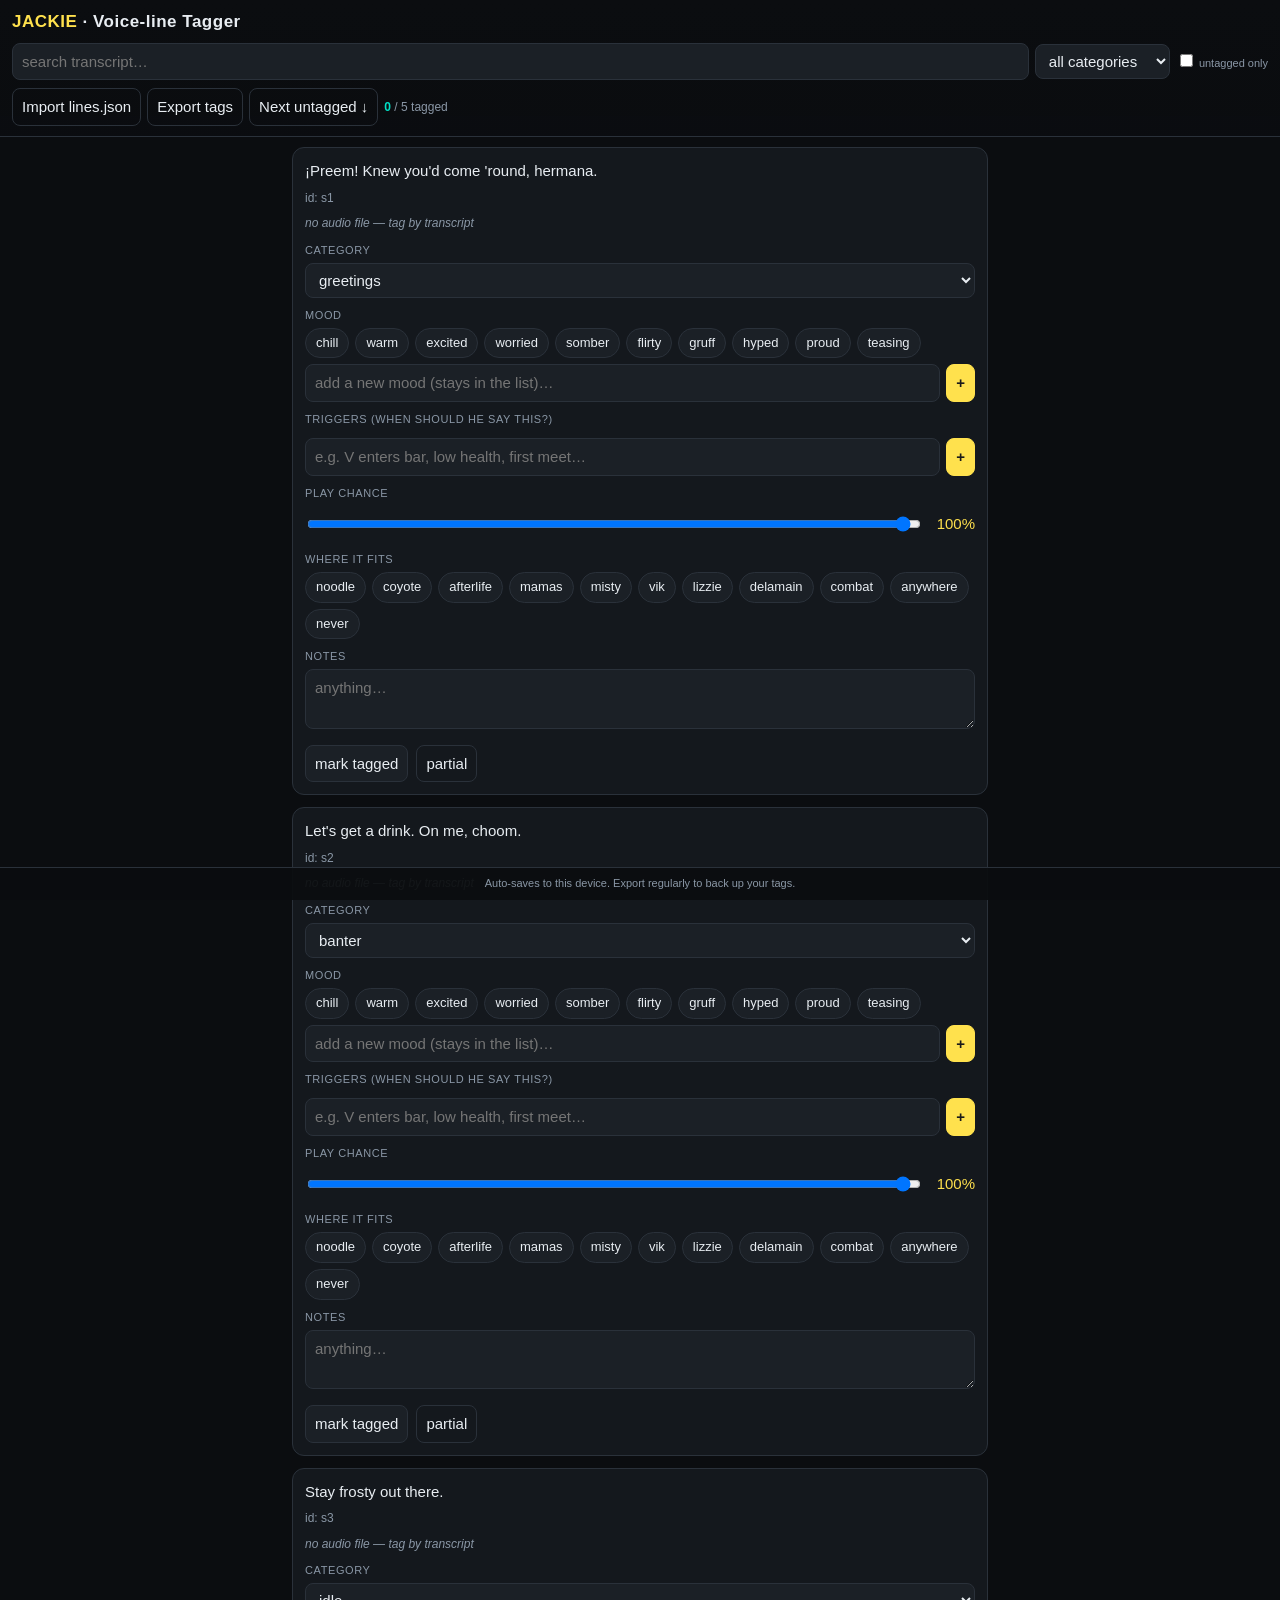
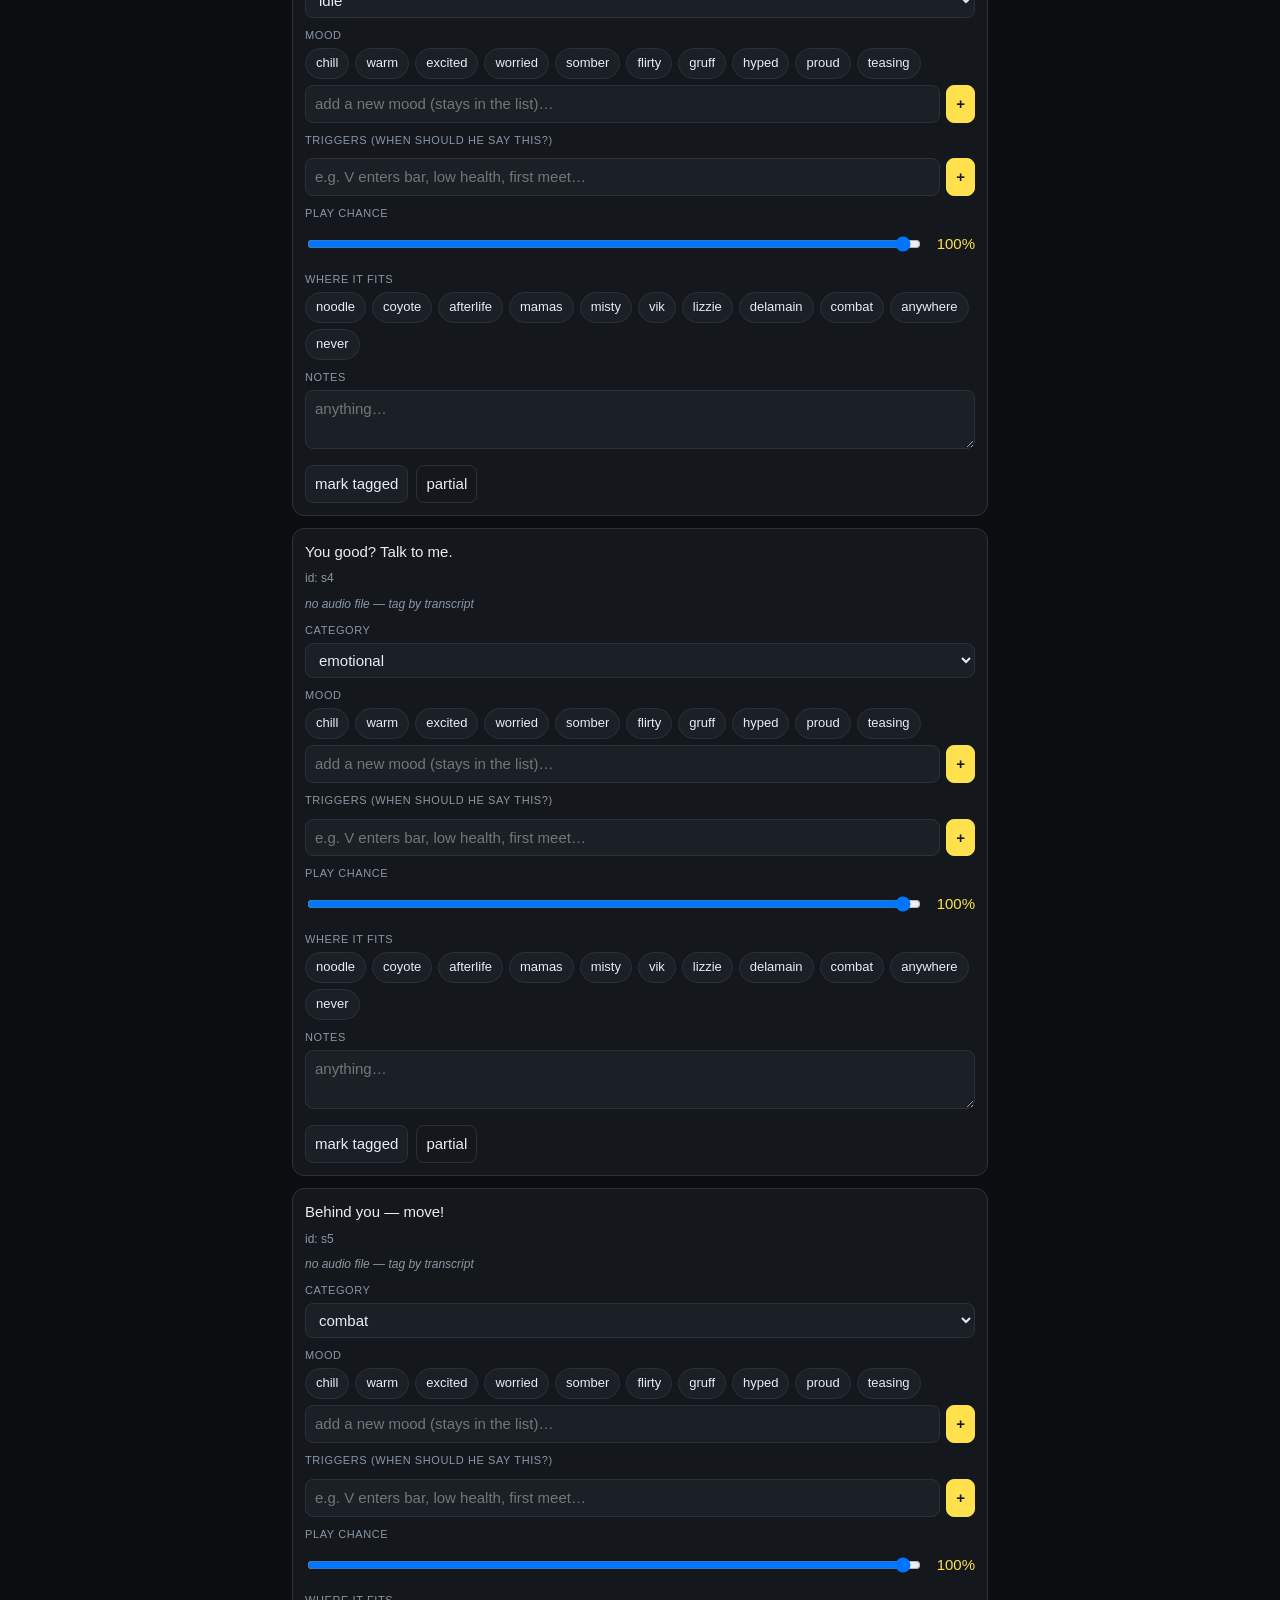
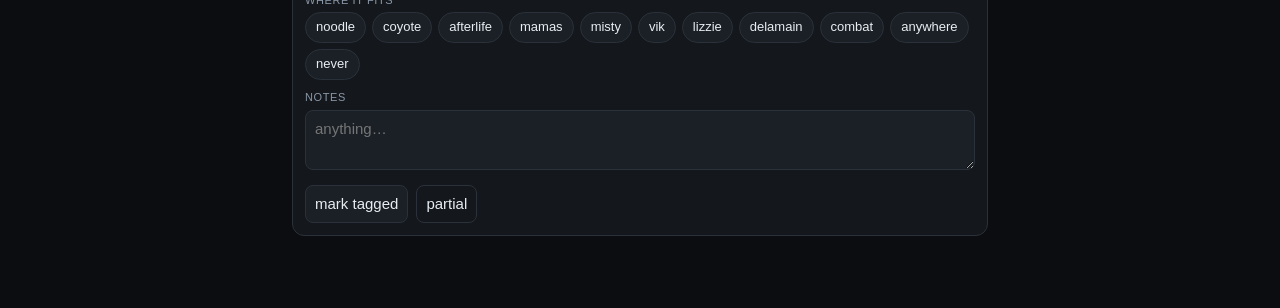
==== tools/voice-tagger/index.html @ 387b3811 "Initial commit: Jackie Lives mod (CET prototype) Source for the "Jackie Lives" Cyberpunk 2077 mod: C" ====
<!DOCTYPE html>
<html lang="en">
<head>
<meta charset="utf-8">
<meta name="viewport" content="width=device-width, initial-scale=1, maximum-scale=1">
<title>Jackie Voice Tagger</title>
<style>
  :root{
    --bg:#0b0d10; --panel:#14181d; --panel2:#1b2026; --line:#2a313a;
    --txt:#e8edf2; --dim:#8a97a6; --acc:#ffe14d; --acc2:#00e0c6; --bad:#ff5d6c;
  }
  *{box-sizing:border-box}
  body{margin:0;background:var(--bg);color:var(--txt);
    font:15px/1.45 -apple-system,Segoe UI,Roboto,Helvetica,Arial,sans-serif;
    -webkit-text-size-adjust:100%}
  header{position:sticky;top:0;z-index:5;background:linear-gradient(#0b0d10,#0b0d10ee);
    border-bottom:1px solid var(--line);padding:10px 12px}
  h1{margin:0 0 8px;font-size:17px;letter-spacing:.5px}
  h1 span{color:var(--acc)}
  .bar{display:flex;gap:6px;flex-wrap:wrap;align-items:center}
  .bar input[type=search]{flex:1 1 140px;min-width:120px}
  input,select,textarea,button{font:inherit;color:var(--txt);background:var(--panel2);
    border:1px solid var(--line);border-radius:8px;padding:7px 9px}
  textarea{width:100%;resize:vertical;min-height:42px}
  button{cursor:pointer;background:var(--panel2)}
  button.acc{background:var(--acc);color:#1a1a1a;border-color:var(--acc);font-weight:600}
  button.ghost{background:transparent}
  .prog{font-size:12px;color:var(--dim)}
  .prog b{color:var(--acc2)}
  main{padding:10px 12px 60px;max-width:720px;margin:0 auto}
  .card{background:var(--panel);border:1px solid var(--line);border-radius:12px;
    padding:12px;margin:0 0 12px}
  .card.done{border-color:var(--acc2)}
  .tx{font-size:15px;margin:0 0 8px}
  .meta{font-size:12px;color:var(--dim);margin:0 0 8px}
  audio{width:100%;margin:0 0 10px;filter:saturate(.6) brightness(.95)}
  .noaudio{font-size:12px;color:var(--dim);font-style:italic;margin:0 0 10px}
  label.fld{display:block;font-size:11px;text-transform:uppercase;letter-spacing:.6px;
    color:var(--dim);margin:10px 0 4px}
  .row{display:flex;gap:8px;flex-wrap:wrap;align-items:center}
  .chips{display:flex;gap:6px;flex-wrap:wrap}
  .chip{padding:5px 10px;border:1px solid var(--line);border-radius:999px;font-size:13px;
    background:var(--panel2);cursor:pointer;user-select:none}
  .chip.on{background:var(--acc2);color:#04201d;border-color:var(--acc2)}
  .chip.mood.on{background:var(--acc);color:#241f00;border-color:var(--acc)}
  .chip.never.on{background:var(--bad);color:#2a0307;border-color:var(--bad)}
  button.bad{background:var(--bad);color:#2a0307;border-color:var(--bad);font-weight:600}
  .tchip{padding:4px 8px;border-radius:999px;background:#26303a;font-size:12px}
  .tchip b{cursor:pointer;color:var(--bad);margin-left:6px}
  .slider{display:flex;gap:10px;align-items:center}
  .slider input{flex:1}
  .pct{min-width:42px;text-align:right;color:var(--acc)}
  select.cat{width:100%}
  .addtrig{display:flex;gap:6px;margin-top:6px}
  .addtrig input{flex:1}
  footer{position:fixed;bottom:0;left:0;right:0;background:#0b0d10ee;border-top:1px solid var(--line);
    padding:8px 12px;display:flex;gap:8px;justify-content:center}
  .hidden{display:none}
  .tiny{font-size:11px;color:var(--dim)}
</style>
</head>
<body>
<header>
  <h1><span>JACKIE</span> · Voice-line Tagger</h1>
  <div class="bar">
    <input id="search" type="search" placeholder="search transcript…">
    <select id="fcat"><option value="">all categories</option></select>
    <label class="tiny"><input type="checkbox" id="funtag"> untagged only</label>
  </div>
  <div class="bar" style="margin-top:8px">
    <button class="ghost" id="import">Import lines.json</button>
    <button class="ghost" id="export">Export tags</button>
    <button class="ghost" id="next">Next untagged ↓</button>
    <span class="prog" id="prog"></span>
  </div>
  <input id="file" type="file" accept="application/json" class="hidden">
</header>
<main id="list"></main>
<footer>
  <span class="tiny">Auto-saves to this device. Export regularly to back up your tags.</span>
</footer>

<script>
"use strict";
const CATS = ["greetings","conversation","environmental","combat","idle","emotional","banter","romance"];
const BASE_MOODS = ["chill","warm","excited","worried","somber","flirty","gruff","hyped","proud","teasing"];
const LOCS = ["noodle","coyote","afterlife","mamas","misty","vik","lizzie","delamain","combat","anywhere","never"];
const LS_KEY = "jackie_voice_tags_v1";
const LS_MOODS = "jackie_custom_moods_v1";

// MOODS = base list + any custom moods you've added (persisted on this device).
let MOODS = BASE_MOODS.slice();
function loadMoods(){
  try { const extra = JSON.parse(localStorage.getItem(LS_MOODS)) || [];
        MOODS = BASE_MOODS.concat(extra.filter(m=>!BASE_MOODS.includes(m))); }
  catch(e){ MOODS = BASE_MOODS.slice(); }
}
function addMood(name){
  const m=String(name||"").trim().toLowerCase();
  if(!m || MOODS.includes(m)) return false;
  MOODS.push(m);
  const extra=MOODS.filter(x=>!BASE_MOODS.includes(x));
  localStorage.setItem(LS_MOODS, JSON.stringify(extra));
  return true;
}

// Minimal sample so the app is never empty. Replace by importing your own lines.json
// (format: [{ "id":"l001", "file":"audio/l001.wav"|null, "transcript":"...", "category":"" }, ...]).
const SAMPLE = [
  {id:"s1", file:null, transcript:"¡Preem! Knew you'd come 'round, hermana.", category:"greetings"},
  {id:"s2", file:null, transcript:"Let's get a drink. On me, choom.", category:"banter"},
  {id:"s3", file:null, transcript:"Stay frosty out there.", category:"idle"},
  {id:"s4", file:null, transcript:"You good? Talk to me.", category:"emotional"},
  {id:"s5", file:null, transcript:"Behind you — move!", category:"combat"},
];

let LINES = [];
let TAGS = {};

function load(){
  try { TAGS = JSON.parse(localStorage.getItem(LS_KEY)) || {}; } catch(e){ TAGS = {}; }
  loadMoods();
  // try to fetch a colocated lines.json (works when served over http); fall back to sample
  fetch("lines.json").then(r=>r.ok?r.json():Promise.reject()).then(j=>{
    LINES = normalize(j); render();
  }).catch(()=>{ LINES = normalize(SAMPLE); render(); });
}
function normalize(arr){
  // keep every field from lines.json (string_id, vo_wem, context… survive to export),
  // just guarantee the four the UI relies on.
  return (arr||[]).map((l,i)=>Object.assign({}, l, {
    id: String(l.id || ("line"+i)),
    file: l.file || null,
    transcript: l.transcript || "(no transcript)",
    category: l.category || ""
  }));
}
function tagFor(id){
  if(!TAGS[id]) TAGS[id] = {category:"",mood:[],triggers:[],probability:1,locations:[],notes:"",done:false};
  return TAGS[id];
}
function save(){ localStorage.setItem(LS_KEY, JSON.stringify(TAGS)); updateProg(); }
function isTagged(id){ const t=TAGS[id]; return !!(t && t.done); }
function updateProg(){
  const done = LINES.filter(l=>isTagged(l.id)).length;
  document.getElementById("prog").innerHTML = `<b>${done}</b> / ${LINES.length} tagged`;
}

function chip(label,on,cls,onclick){
  const b=document.createElement("span");
  b.className="chip"+(cls?(" "+cls):"")+(on?" on":"");
  b.textContent=label; b.onclick=onclick; return b;
}

function render(){
  const list=document.getElementById("list");
  const q=(document.getElementById("search").value||"").toLowerCase();
  const fc=document.getElementById("fcat").value;
  const untag=document.getElementById("funtag").checked;
  list.innerHTML="";
  LINES.forEach(l=>{
    if(q && !l.transcript.toLowerCase().includes(q)) return;
    const t=tagFor(l.id);
    if(fc && (t.category||l.category)!==fc) return;
    if(untag && isTagged(l.id)) return;
    list.appendChild(cardEl(l,t));
  });
  updateProg();
}

function cardEl(l,t){
  const c=document.createElement("div"); c.className="card"+(t.done?" done":""); c.id="card-"+l.id;

  const tx=document.createElement("p"); tx.className="tx"; tx.textContent=l.transcript; c.appendChild(tx);
  const meta=document.createElement("p"); meta.className="meta";
  const bits=["id: "+l.id];
  if(l.context&&l.context.length)    bits.push(l.context.map(x=>x.replace("Vo_Context_","")).join("/"));
  if(l.expression&&l.expression.length) bits.push(l.expression.map(x=>x.replace(/Vo_Exp\w*?_/,"")).join("/"));
  if(l.quests&&l.quests.length)      bits.push("q:"+l.quests.slice(0,2).join(","));
  meta.textContent=bits.join("  ·  "); c.appendChild(meta);

  if(l.file){
    const a=document.createElement("audio"); a.controls=true; a.preload="none"; a.src=l.file; c.appendChild(a);
  } else {
    const n=document.createElement("p"); n.className="noaudio"; n.textContent="no audio file — tag by transcript"; c.appendChild(n);
  }

  // category
  c.appendChild(fld("Category"));
  const sel=document.createElement("select"); sel.className="cat";
  sel.appendChild(new Option("— pick —",""));
  CATS.forEach(x=>sel.appendChild(new Option(x,x)));
  sel.value=t.category||l.category||"";
  sel.onchange=()=>{ t.category=sel.value; save(); };
  c.appendChild(sel);

  // mood
  c.appendChild(fld("Mood"));
  const md=document.createElement("div"); md.className="chips";
  MOODS.forEach(m=>md.appendChild(chip(m,t.mood.includes(m),"mood",()=>toggle(t.mood,m,()=>{save();render();}))));
  c.appendChild(md);
  const ma=document.createElement("div"); ma.className="addtrig";
  const mi=document.createElement("input"); mi.placeholder="add a new mood (stays in the list)…";
  const mb=document.createElement("button"); mb.textContent="+"; mb.className="acc";
  const addM=()=>{ const v=mi.value.trim().toLowerCase(); if(!v) return;
    addMood(v); if(!t.mood.includes(v)) t.mood.push(v); mi.value=""; save(); render(); };
  mb.onclick=addM; mi.onkeydown=e=>{ if(e.key==="Enter") addM(); };
  ma.appendChild(mi); ma.appendChild(mb); c.appendChild(ma);

  // triggers
  c.appendChild(fld("Triggers (when should he say this?)"));
  const tw=document.createElement("div"); tw.className="chips";
  t.triggers.forEach((tg,i)=>{
    const e=document.createElement("span"); e.className="tchip"; e.innerHTML=esc(tg)+" <b>×</b>";
    e.querySelector("b").onclick=()=>{ t.triggers.splice(i,1); save(); render(); };
    tw.appendChild(e);
  });
  c.appendChild(tw);
  const add=document.createElement("div"); add.className="addtrig";
  const ti=document.createElement("input"); ti.placeholder="e.g. V enters bar, low health, first meet…";
  const tb=document.createElement("button"); tb.textContent="+"; tb.className="acc";
  const addT=()=>{ const v=ti.value.trim(); if(v){ t.triggers.push(v); ti.value=""; save(); render(); } };
  tb.onclick=addT; ti.onkeydown=e=>{ if(e.key==="Enter") addT(); };
  add.appendChild(ti); add.appendChild(tb); c.appendChild(add);

  // probability
  c.appendChild(fld("Play chance"));
  const sl=document.createElement("div"); sl.className="slider";
  const r=document.createElement("input"); r.type="range"; r.min=0; r.max=100; r.step=5; r.value=Math.round((t.probability??1)*100);
  const pc=document.createElement("span"); pc.className="pct"; pc.textContent=r.value+"%";
  r.oninput=()=>{ pc.textContent=r.value+"%"; t.probability=(+r.value)/100; save(); };
  sl.appendChild(r); sl.appendChild(pc); c.appendChild(sl);

  // locations
  c.appendChild(fld("Where it fits"));
  const lw=document.createElement("div"); lw.className="chips";
  LOCS.forEach(x=>lw.appendChild(chip(x,t.locations.includes(x),x==="never"?"never":null,()=>toggle(t.locations,x,()=>{
    if(x==="never" && t.locations.includes("never")) t.probability=0;  // never heard again
    save();render();
  }))));
  c.appendChild(lw);

  // notes
  c.appendChild(fld("Notes"));
  const na=document.createElement("textarea"); na.value=t.notes||""; na.placeholder="anything…";
  na.oninput=()=>{ t.notes=na.value; save(); };
  c.appendChild(na);

  // done
  const dr=document.createElement("div"); dr.className="row"; dr.style.marginTop="10px";
  const db=document.createElement("button"); db.className=t.done?"acc":"";
  db.textContent=t.done?"✓ tagged":"mark tagged";
  db.onclick=()=>{ t.done=!t.done; save(); render(); };
  dr.appendChild(db);

  // partial — for now: never play (chance 0, fit "never"); later we'll cut a snippet from this line
  const pb=document.createElement("button"); pb.className=t.partial?"bad":"ghost";
  pb.textContent=t.partial?"⚑ partial":"partial";
  pb.onclick=()=>{ t.partial=!t.partial;
    if(t.partial){ t.probability=0; if(!t.locations.includes("never")) t.locations.push("never"); }
    save(); render(); };
  dr.appendChild(pb); c.appendChild(dr);
  return c;
}

function fld(label){ const e=document.createElement("label"); e.className="fld"; e.textContent=label; return e; }
function toggle(arr,v,after){ const i=arr.indexOf(v); if(i<0)arr.push(v); else arr.splice(i,1); if(after)after(); }
function esc(s){ return String(s).replace(/[&<>"]/g,m=>({"&":"&amp;","<":"&lt;",">":"&gt;","\"":"&quot;"}[m])); }

// controls
document.getElementById("search").oninput=render;
document.getElementById("fcat").onchange=render;
document.getElementById("funtag").onchange=render;
CATS.forEach(x=>document.getElementById("fcat").appendChild(new Option(x,x)));

document.getElementById("next").onclick=()=>{
  const l=LINES.find(x=>!isTagged(x.id));
  if(l){ const el=document.getElementById("card-"+l.id); if(el) el.scrollIntoView({behavior:"smooth",block:"start"}); }
};
document.getElementById("import").onclick=()=>document.getElementById("file").click();
document.getElementById("file").onchange=e=>{
  const f=e.target.files[0]; if(!f) return;
  const rd=new FileReader();
  rd.onload=()=>{ try{ LINES=normalize(JSON.parse(rd.result)); render(); }catch(err){ alert("Bad JSON: "+err.message); } };
  rd.readAsText(f);
};
document.getElementById("export").onclick=()=>{
  const out=LINES.map(l=>Object.assign({}, l, TAGS[l.id]||{}));
  const blob=new Blob([JSON.stringify(out,null,2)],{type:"application/json"});
  const a=document.createElement("a"); a.href=URL.createObjectURL(blob);
  a.download="jackie_voice_tags.json"; a.click();
};

load();
</script>
</body>
</html>
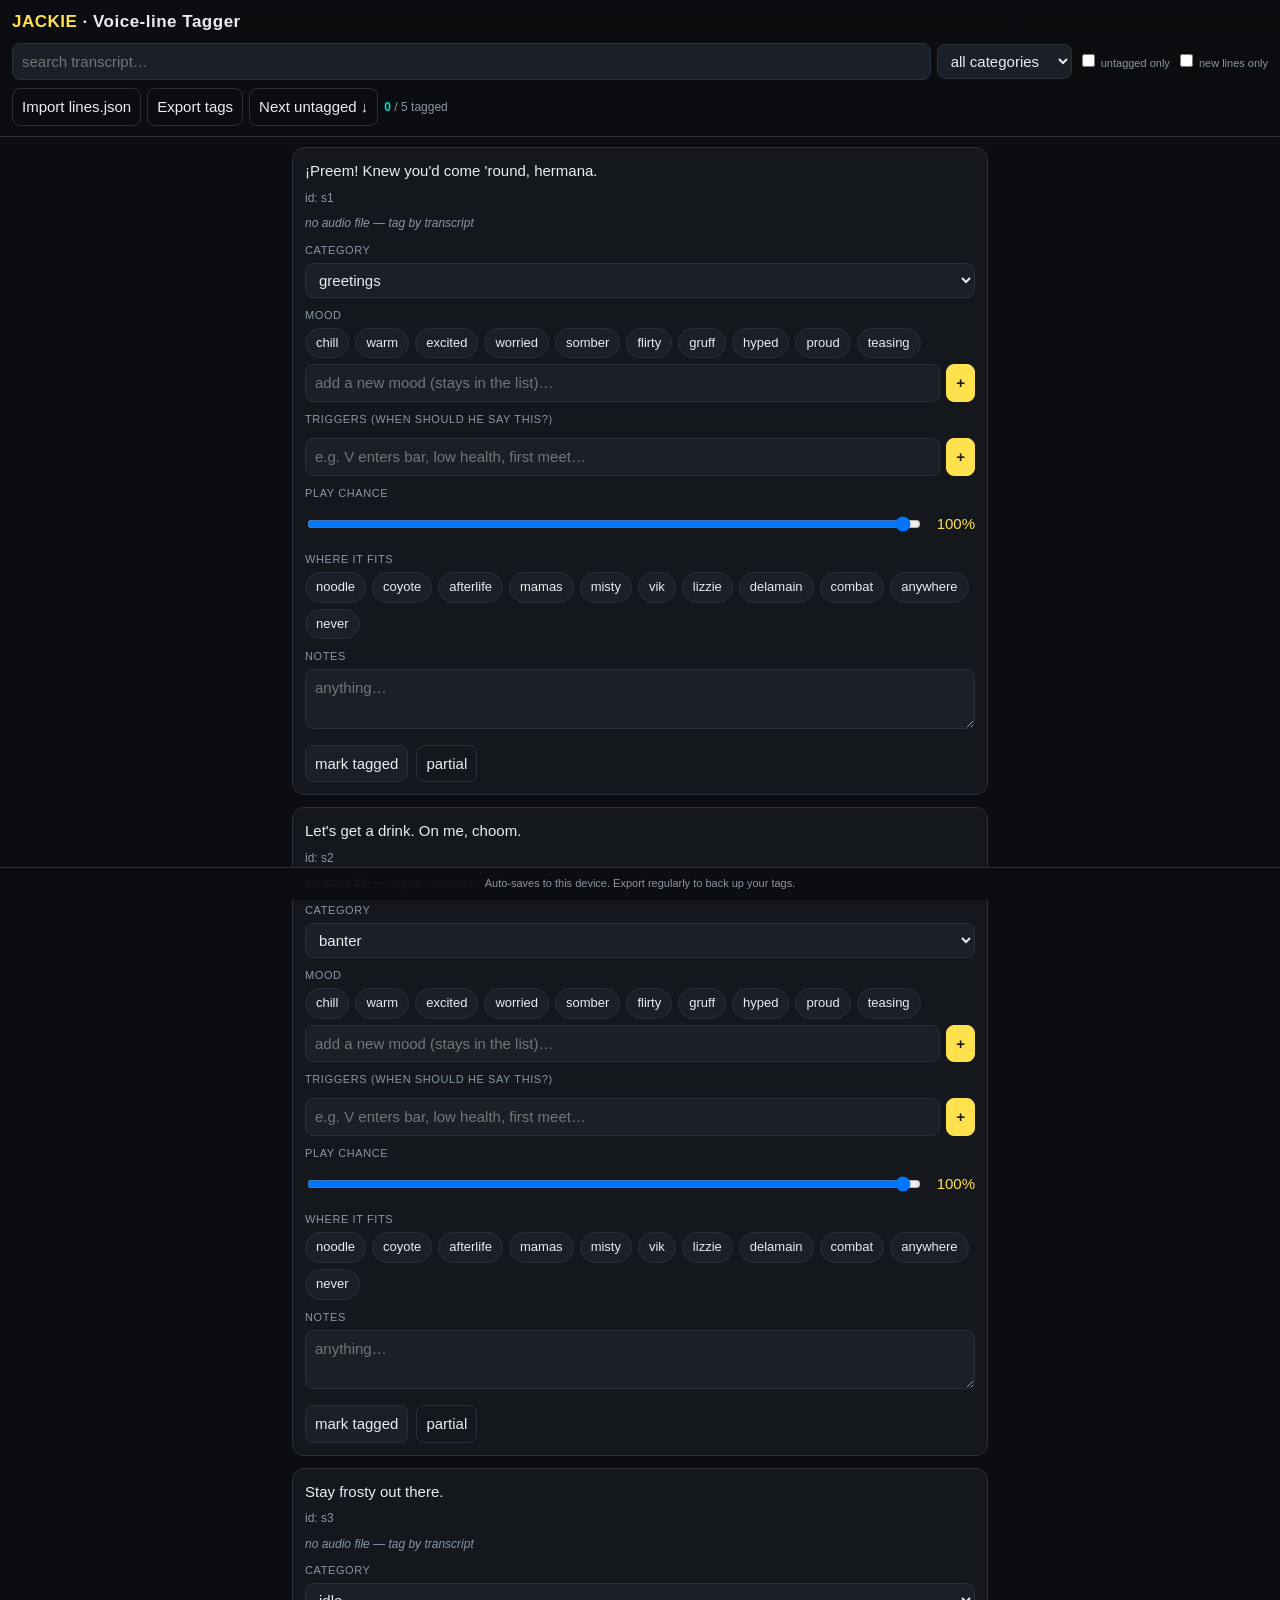
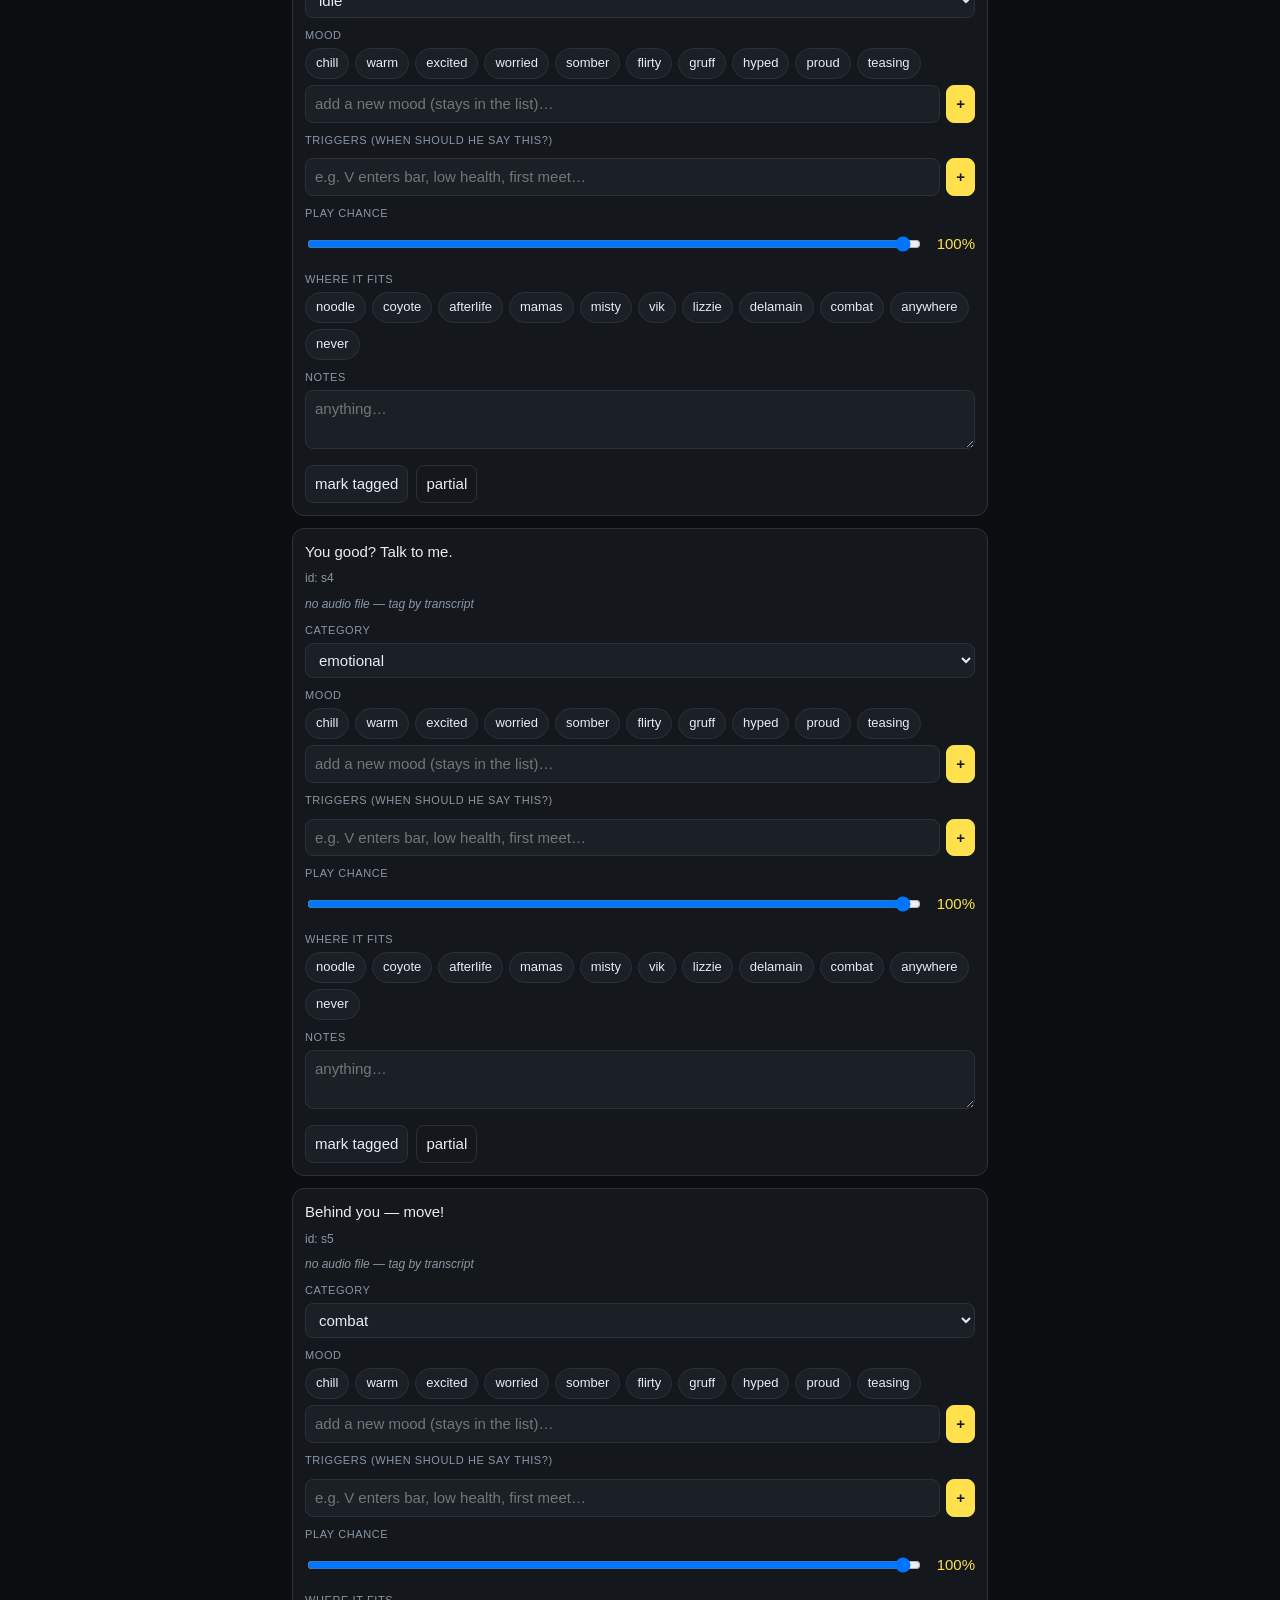
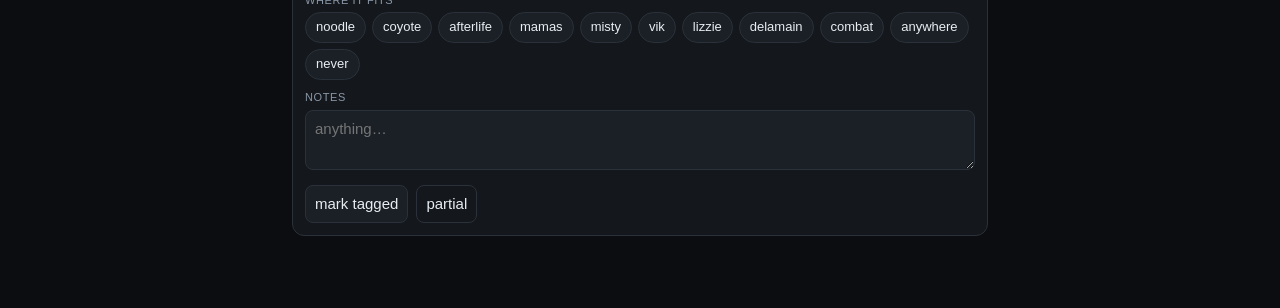
==== commit 36d802ef: "feat: tagger supports 505 new unscraped lines (v0.57) Add ingest_new_lines.py: copies WolvenKit new_" ====
--- a/tools/voice-tagger/index.html
+++ b/tools/voice-tagger/index.html
@@ -19,6 +19,11 @@
   h1 span{color:var(--acc)}
   .bar{display:flex;gap:6px;flex-wrap:wrap;align-items:center}
   .bar input[type=search]{flex:1 1 140px;min-width:120px}
+  .new-badge{font-size:10px;font-weight:700;letter-spacing:.6px;padding:2px 7px;border-radius:999px;
+    background:#ff9d2b;color:#2a1800;vertical-align:middle;margin-left:6px}
+  .tx-edit{width:100%;font-size:15px;font-family:inherit;background:var(--panel2);
+    border:1px solid var(--acc);border-radius:8px;padding:6px 8px;resize:vertical;min-height:36px;
+    color:var(--txt)}
   input,select,textarea,button{font:inherit;color:var(--txt);background:var(--panel2);
     border:1px solid var(--line);border-radius:8px;padding:7px 9px}
   textarea{width:100%;resize:vertical;min-height:42px}
@@ -66,6 +71,7 @@
     <input id="search" type="search" placeholder="search transcript…">
     <select id="fcat"><option value="">all categories</option></select>
     <label class="tiny"><input type="checkbox" id="funtag"> untagged only</label>
+    <label class="tiny"><input type="checkbox" id="fnew"> new lines only</label>
   </div>
   <div class="bar" style="margin-top:8px">
     <button class="ghost" id="import">Import lines.json</button>
@@ -157,12 +163,16 @@
   const q=(document.getElementById("search").value||"").toLowerCase();
   const fc=document.getElementById("fcat").value;
   const untag=document.getElementById("funtag").checked;
+  const fnew=document.getElementById("fnew").checked;
   list.innerHTML="";
   LINES.forEach(l=>{
-    if(q && !l.transcript.toLowerCase().includes(q)) return;
+    const isNew = l.source==="new_unscraped";
+    const displayTranscript = TAGS[l.id]?.transcript_edit || l.transcript || "";
+    if(q && !displayTranscript.toLowerCase().includes(q) && !l.id.toLowerCase().includes(q)) return;
     const t=tagFor(l.id);
     if(fc && (t.category||l.category)!==fc) return;
     if(untag && isTagged(l.id)) return;
+    if(fnew && !isNew) return;
     list.appendChild(cardEl(l,t));
   });
   updateProg();
@@ -171,13 +181,32 @@
 function cardEl(l,t){
   const c=document.createElement("div"); c.className="card"+(t.done?" done":""); c.id="card-"+l.id;
 
-  const tx=document.createElement("p"); tx.className="tx"; tx.textContent=l.transcript; c.appendChild(tx);
+  const isNew = l.source==="new_unscraped";
+  if(isNew){
+    // editable transcript for lines with no scraped text
+    const txLabel=fld("Transcript"); c.appendChild(txLabel);
+    const txEdit=document.createElement("textarea"); txEdit.className="tx-edit";
+    txEdit.placeholder="Type what you hear…";
+    txEdit.value=t.transcript_edit||"";
+    txEdit.oninput=()=>{ t.transcript_edit=txEdit.value; save(); };
+    c.appendChild(txEdit);
+  } else {
+    const tx=document.createElement("p"); tx.className="tx"; tx.textContent=l.transcript; c.appendChild(tx);
+  }
   const meta=document.createElement("p"); meta.className="meta";
-  const bits=["id: "+l.id];
-  if(l.context&&l.context.length)    bits.push(l.context.map(x=>x.replace("Vo_Context_","")).join("/"));
-  if(l.expression&&l.expression.length) bits.push(l.expression.map(x=>x.replace(/Vo_Exp\w*?_/,"")).join("/"));
-  if(l.quests&&l.quests.length)      bits.push("q:"+l.quests.slice(0,2).join(","));
-  meta.textContent=bits.join("  ·  "); c.appendChild(meta);
+  const bits=[];
+  if(isNew){
+    bits.push(l.id.replace("new_",""));  // show the wem stem
+    if(l.quests&&l.quests.length) bits.push("q:"+l.quests.join(","));
+    meta.innerHTML=bits.join("  ·  ")+'<span class="new-badge">NEW</span>';
+  } else {
+    bits.push("id: "+l.id);
+    if(l.context&&l.context.length)    bits.push(l.context.map(x=>x.replace("Vo_Context_","")).join("/"));
+    if(l.expression&&l.expression.length) bits.push(l.expression.map(x=>x.replace(/Vo_Exp\w*?_/,"")).join("/"));
+    if(l.quests&&l.quests.length)      bits.push("q:"+l.quests.slice(0,2).join(","));
+    meta.textContent=bits.join("  ·  ");
+  }
+  c.appendChild(meta);
 
   if(l.file){
     const a=document.createElement("audio"); a.controls=true; a.preload="none"; a.src=l.file; c.appendChild(a);
@@ -271,6 +300,7 @@
 document.getElementById("search").oninput=render;
 document.getElementById("fcat").onchange=render;
 document.getElementById("funtag").onchange=render;
+document.getElementById("fnew").onchange=render;
 CATS.forEach(x=>document.getElementById("fcat").appendChild(new Option(x,x)));
 
 document.getElementById("next").onclick=()=>{
@@ -285,7 +315,14 @@
   rd.readAsText(f);
 };
 document.getElementById("export").onclick=()=>{
-  const out=LINES.map(l=>Object.assign({}, l, TAGS[l.id]||{}));
+  const out=LINES.map(l=>{
+    const tag=TAGS[l.id]||{};
+    const merged=Object.assign({}, l, tag);
+    // bake any typed transcript into the transcript field
+    if(tag.transcript_edit) merged.transcript=tag.transcript_edit;
+    delete merged.transcript_edit;
+    return merged;
+  });
   const blob=new Blob([JSON.stringify(out,null,2)],{type:"application/json"});
   const a=document.createElement("a"); a.href=URL.createObjectURL(blob);
   a.download="jackie_voice_tags.json"; a.click();
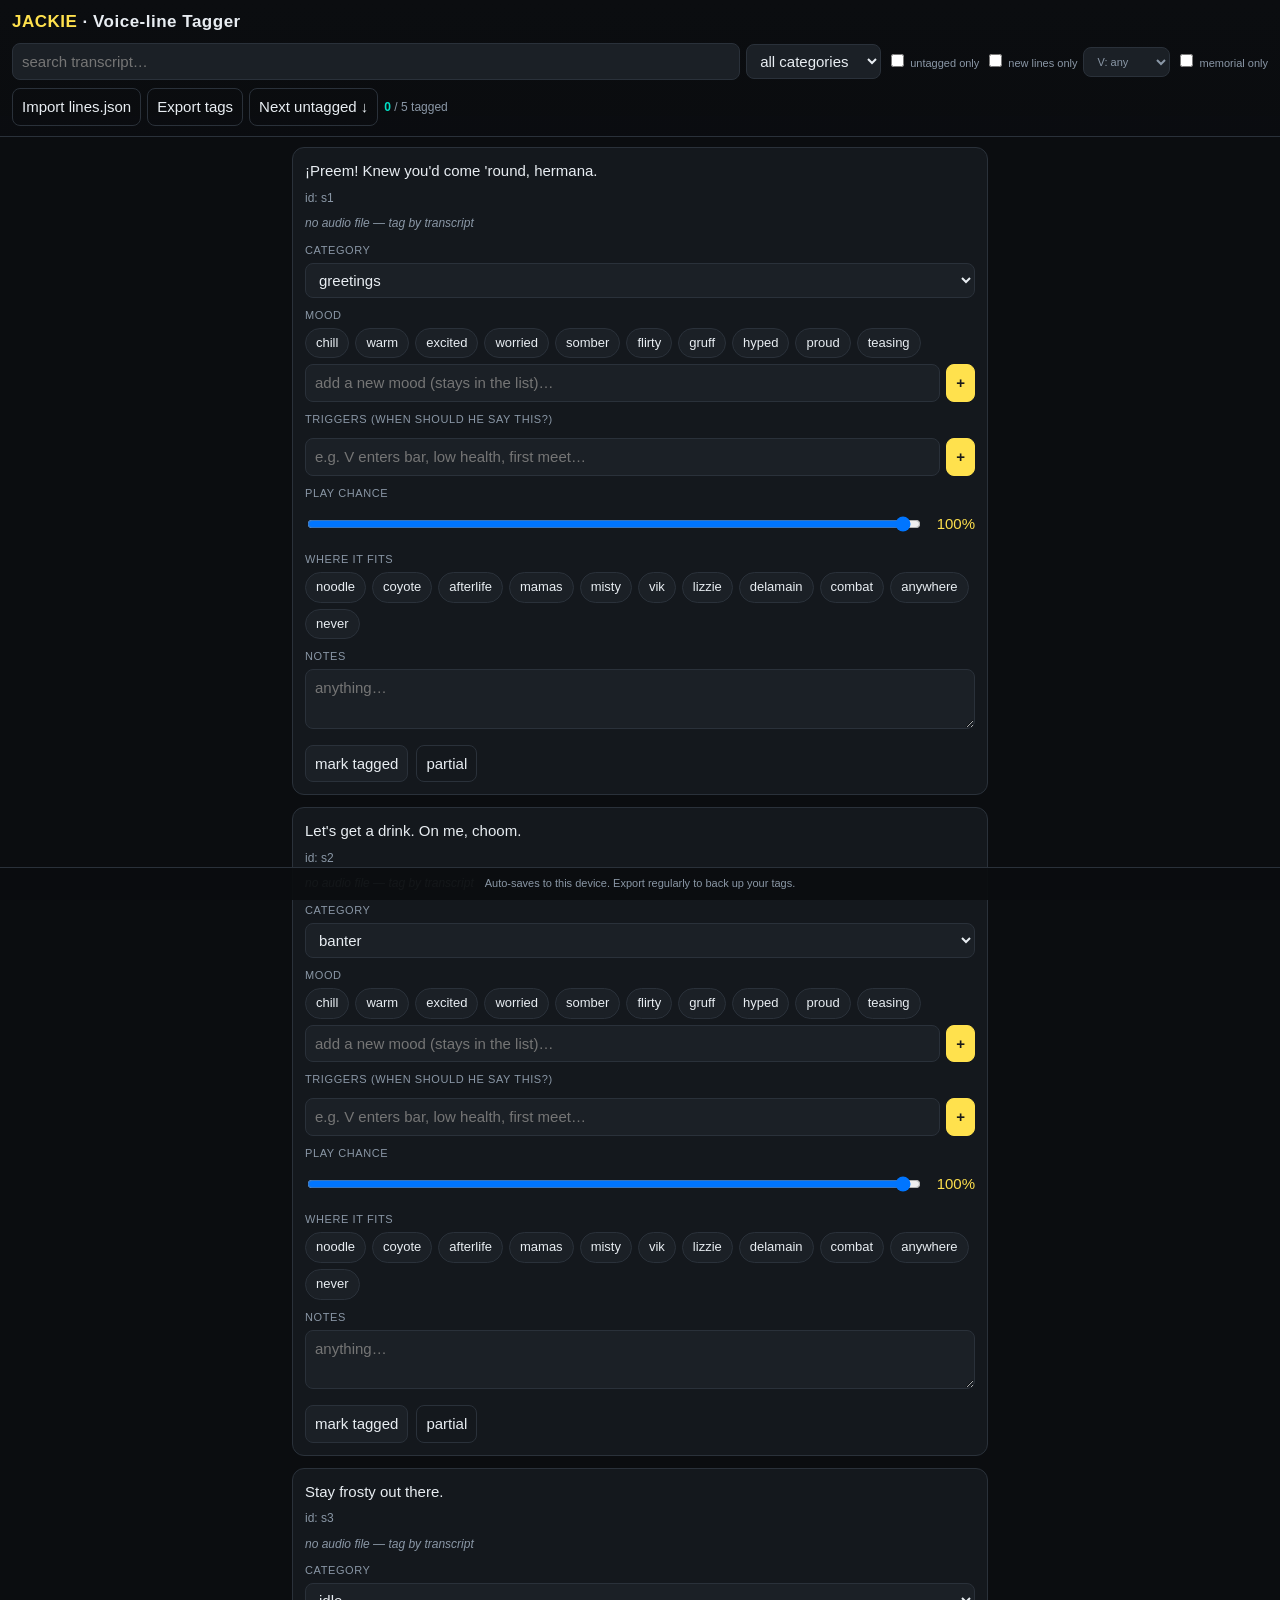
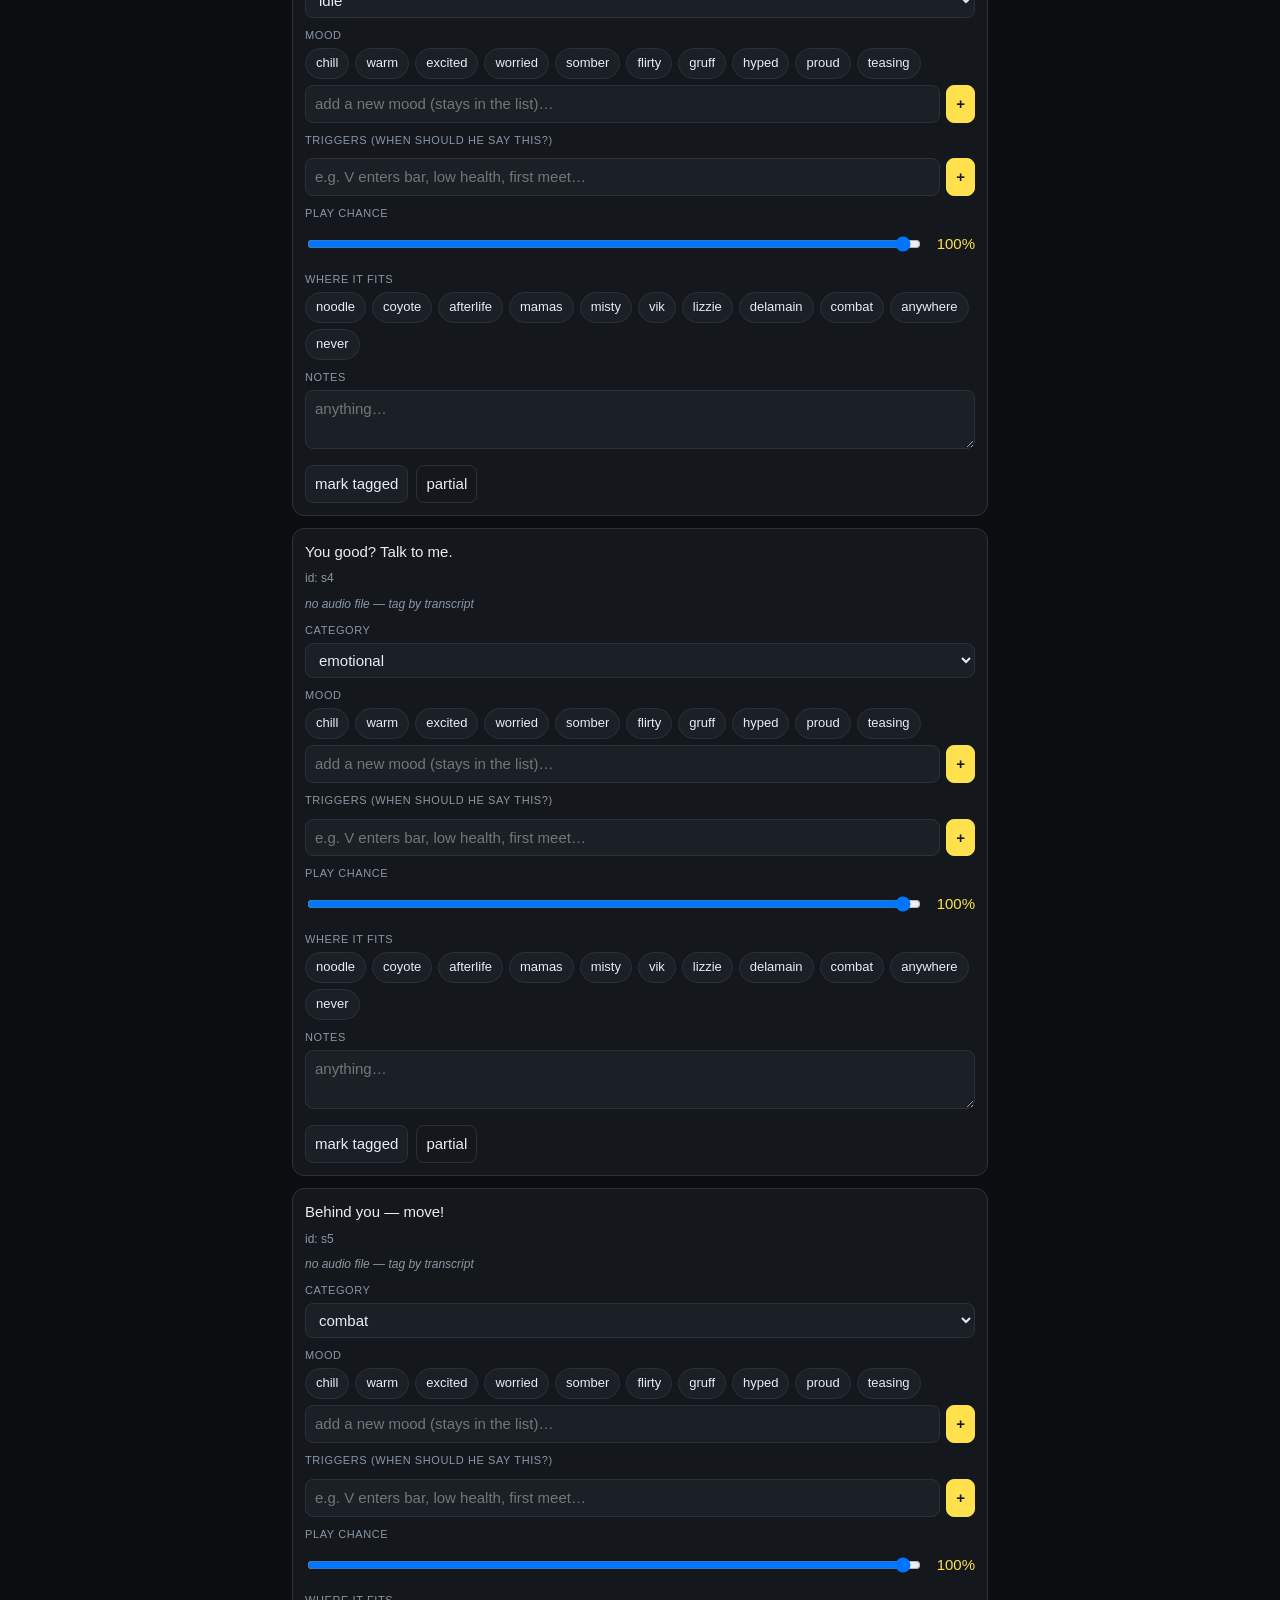
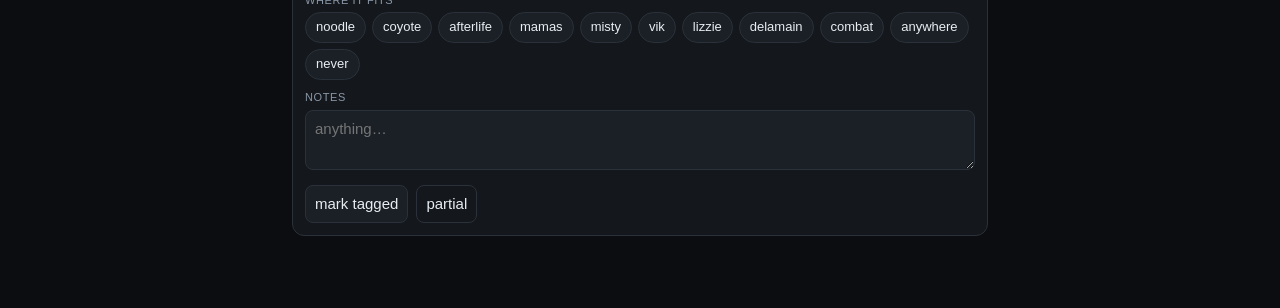
==== commit 9387b0fc: "feat: v_gender + memorial line tags, lines.json as canonical label DB (v0.59) tools/tag_lines.py (id" ====
--- a/tools/voice-tagger/index.html
+++ b/tools/voice-tagger/index.html
@@ -21,6 +21,10 @@
   .bar input[type=search]{flex:1 1 140px;min-width:120px}
   .new-badge{font-size:10px;font-weight:700;letter-spacing:.6px;padding:2px 7px;border-radius:999px;
     background:#ff9d2b;color:#2a1800;vertical-align:middle;margin-left:6px}
+  .mem-badge{font-size:10px;font-weight:700;letter-spacing:.6px;padding:2px 7px;border-radius:999px;
+    background:#9d6bff;color:#160029;vertical-align:middle;margin-left:6px}
+  .vg{font-size:10px;font-weight:700;padding:2px 6px;border-radius:999px;vertical-align:middle;margin-left:6px}
+  .vg.male{background:#2b6bff;color:#fff} .vg.female{background:#ff4d9d;color:#2a001a}
   .tx-edit{width:100%;font-size:15px;font-family:inherit;background:var(--panel2);
     border:1px solid var(--acc);border-radius:8px;padding:6px 8px;resize:vertical;min-height:36px;
     color:var(--txt)}
@@ -72,6 +76,8 @@
     <select id="fcat"><option value="">all categories</option></select>
     <label class="tiny"><input type="checkbox" id="funtag"> untagged only</label>
     <label class="tiny"><input type="checkbox" id="fnew"> new lines only</label>
+    <select id="fgender" class="tiny"><option value="">V: any</option><option value="female">V: female</option><option value="male">V: male</option></select>
+    <label class="tiny"><input type="checkbox" id="fmem"> memorial only</label>
   </div>
   <div class="bar" style="margin-top:8px">
     <button class="ghost" id="import">Import lines.json</button>
@@ -88,7 +94,7 @@
 
 <script>
 "use strict";
-const CATS = ["greetings","conversation","environmental","combat","idle","emotional","banter","romance"];
+const CATS = ["greetings","conversation","environmental","combat","idle","emotional","banter","romance","memorial"];
 const BASE_MOODS = ["chill","warm","excited","worried","somber","flirty","gruff","hyped","proud","teasing"];
 const LOCS = ["noodle","coyote","afterlife","mamas","misty","vik","lizzie","delamain","combat","anywhere","never"];
 const LS_KEY = "jackie_voice_tags_v1";
@@ -164,6 +170,8 @@
   const fc=document.getElementById("fcat").value;
   const untag=document.getElementById("funtag").checked;
   const fnew=document.getElementById("fnew").checked;
+  const fgender=document.getElementById("fgender").value;
+  const fmem=document.getElementById("fmem").checked;
   list.innerHTML="";
   LINES.forEach(l=>{
     const isNew = l.source==="new_unscraped";
@@ -173,6 +181,8 @@
     if(fc && (t.category||l.category)!==fc) return;
     if(untag && isTagged(l.id)) return;
     if(fnew && !isNew) return;
+    if(fgender && l.v_gender!==fgender) return;
+    if(fmem && !l.memorial) return;
     list.appendChild(cardEl(l,t));
   });
   updateProg();
@@ -187,9 +197,11 @@
     const txLabel=fld("Transcript"); c.appendChild(txLabel);
     const txEdit=document.createElement("textarea"); txEdit.className="tx-edit";
     txEdit.placeholder="Type what you hear…";
-    txEdit.value=t.transcript_edit||"";
+    // seed from a manual edit if present, else the Whisper transcript baked into lines.json
+    txEdit.value = (t.transcript_edit!==undefined && t.transcript_edit!=="") ? t.transcript_edit : (l.transcript||"");
     txEdit.oninput=()=>{ t.transcript_edit=txEdit.value; save(); };
     c.appendChild(txEdit);
+    if(l.transcript) { const h=document.createElement("p"); h.className="tiny"; h.textContent="↑ Whisper auto-transcript — fix any errors by ear"; c.appendChild(h); }
   } else {
     const tx=document.createElement("p"); tx.className="tx"; tx.textContent=l.transcript; c.appendChild(tx);
   }
@@ -198,14 +210,18 @@
   if(isNew){
     bits.push(l.id.replace("new_",""));  // show the wem stem
     if(l.quests&&l.quests.length) bits.push("q:"+l.quests.join(","));
-    meta.innerHTML=bits.join("  ·  ")+'<span class="new-badge">NEW</span>';
   } else {
     bits.push("id: "+l.id);
     if(l.context&&l.context.length)    bits.push(l.context.map(x=>x.replace("Vo_Context_","")).join("/"));
     if(l.expression&&l.expression.length) bits.push(l.expression.map(x=>x.replace(/Vo_Exp\w*?_/,"")).join("/"));
     if(l.quests&&l.quests.length)      bits.push("q:"+l.quests.slice(0,2).join(","));
-    meta.textContent=bits.join("  ·  ");
   }
+  // badges: V-gender (always), NEW (new pool), MEMORIAL (V funeral/voicemail set)
+  let badges="";
+  if(l.v_gender==="male"||l.v_gender==="female") badges+=`<span class="vg ${l.v_gender}">V ${l.v_gender==="male"?"♂":"♀"}</span>`;
+  if(isNew) badges+='<span class="new-badge">NEW</span>';
+  if(l.memorial) badges+='<span class="mem-badge">MEMORIAL · V→Jackie</span>';
+  meta.innerHTML=esc(bits.join("  ·  "))+badges;
   c.appendChild(meta);
 
   if(l.file){
@@ -301,6 +317,8 @@
 document.getElementById("fcat").onchange=render;
 document.getElementById("funtag").onchange=render;
 document.getElementById("fnew").onchange=render;
+document.getElementById("fgender").onchange=render;
+document.getElementById("fmem").onchange=render;
 CATS.forEach(x=>document.getElementById("fcat").appendChild(new Option(x,x)));
 
 document.getElementById("next").onclick=()=>{
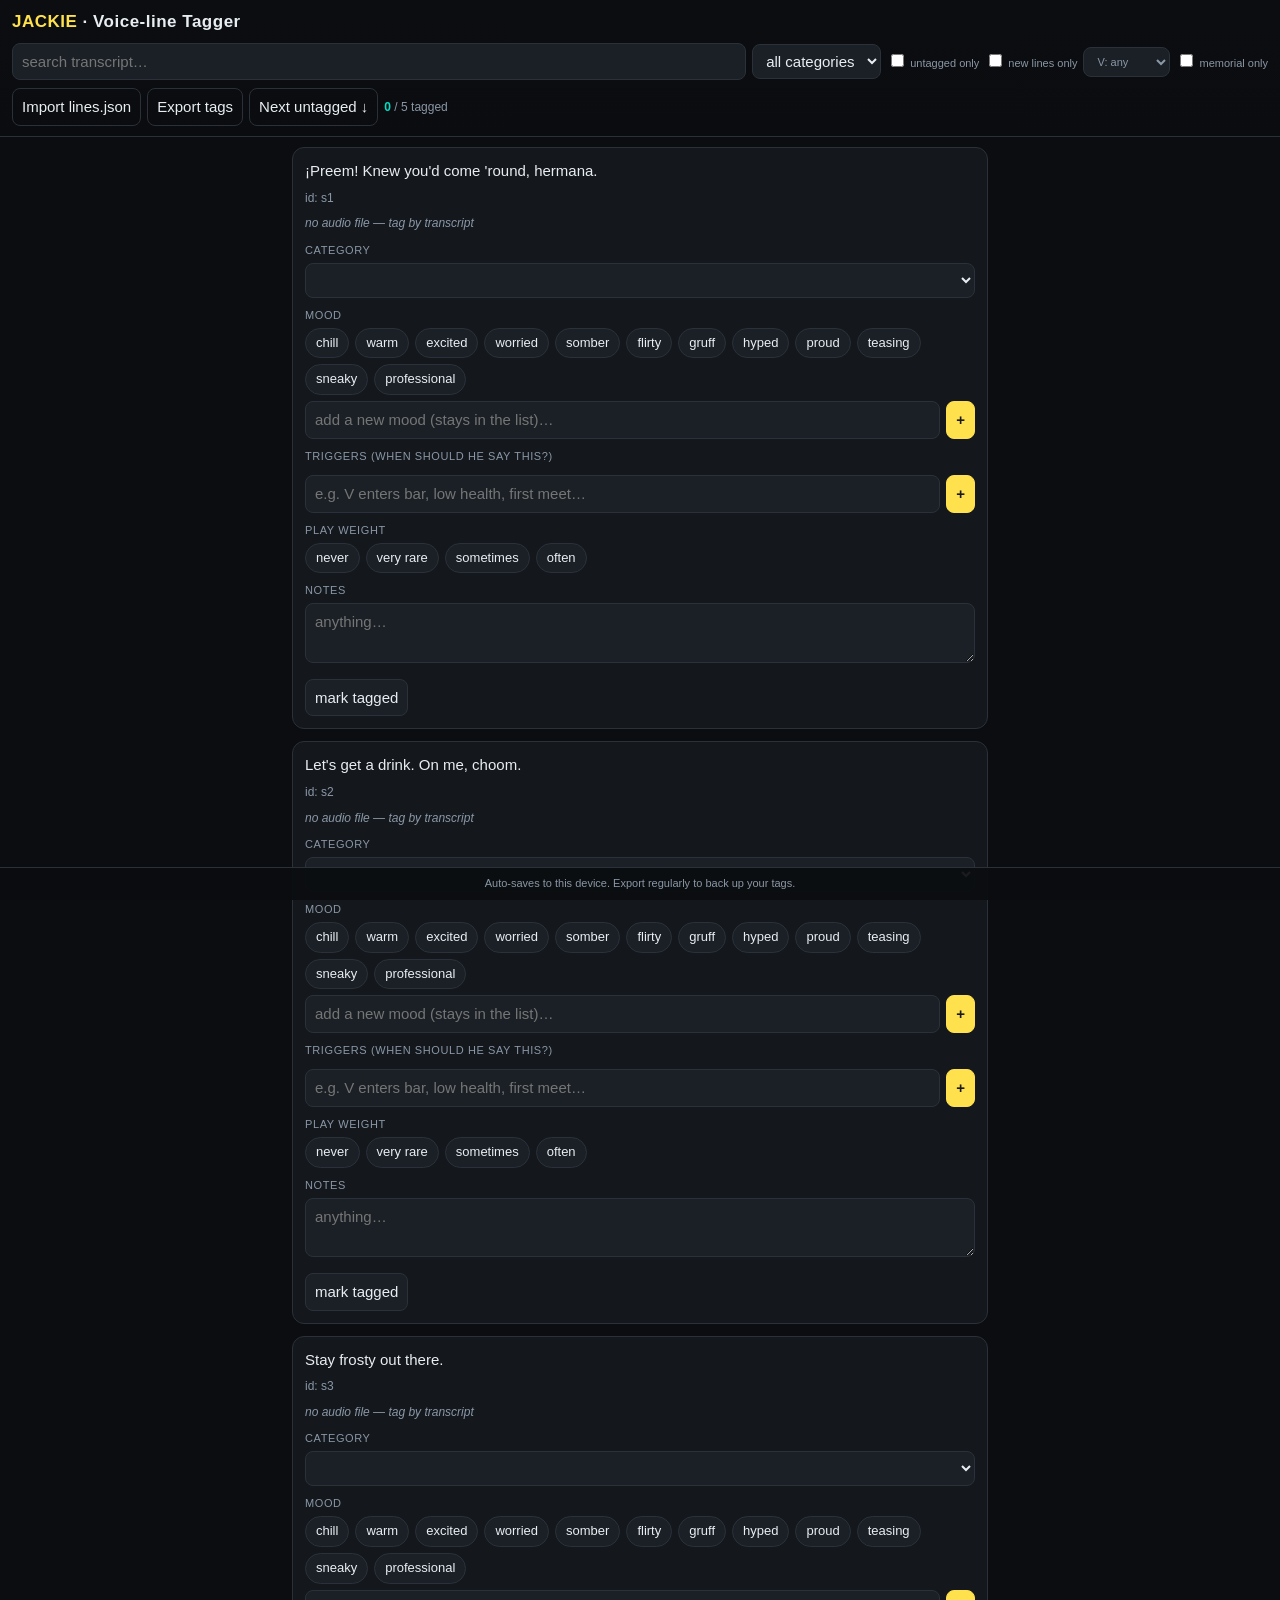
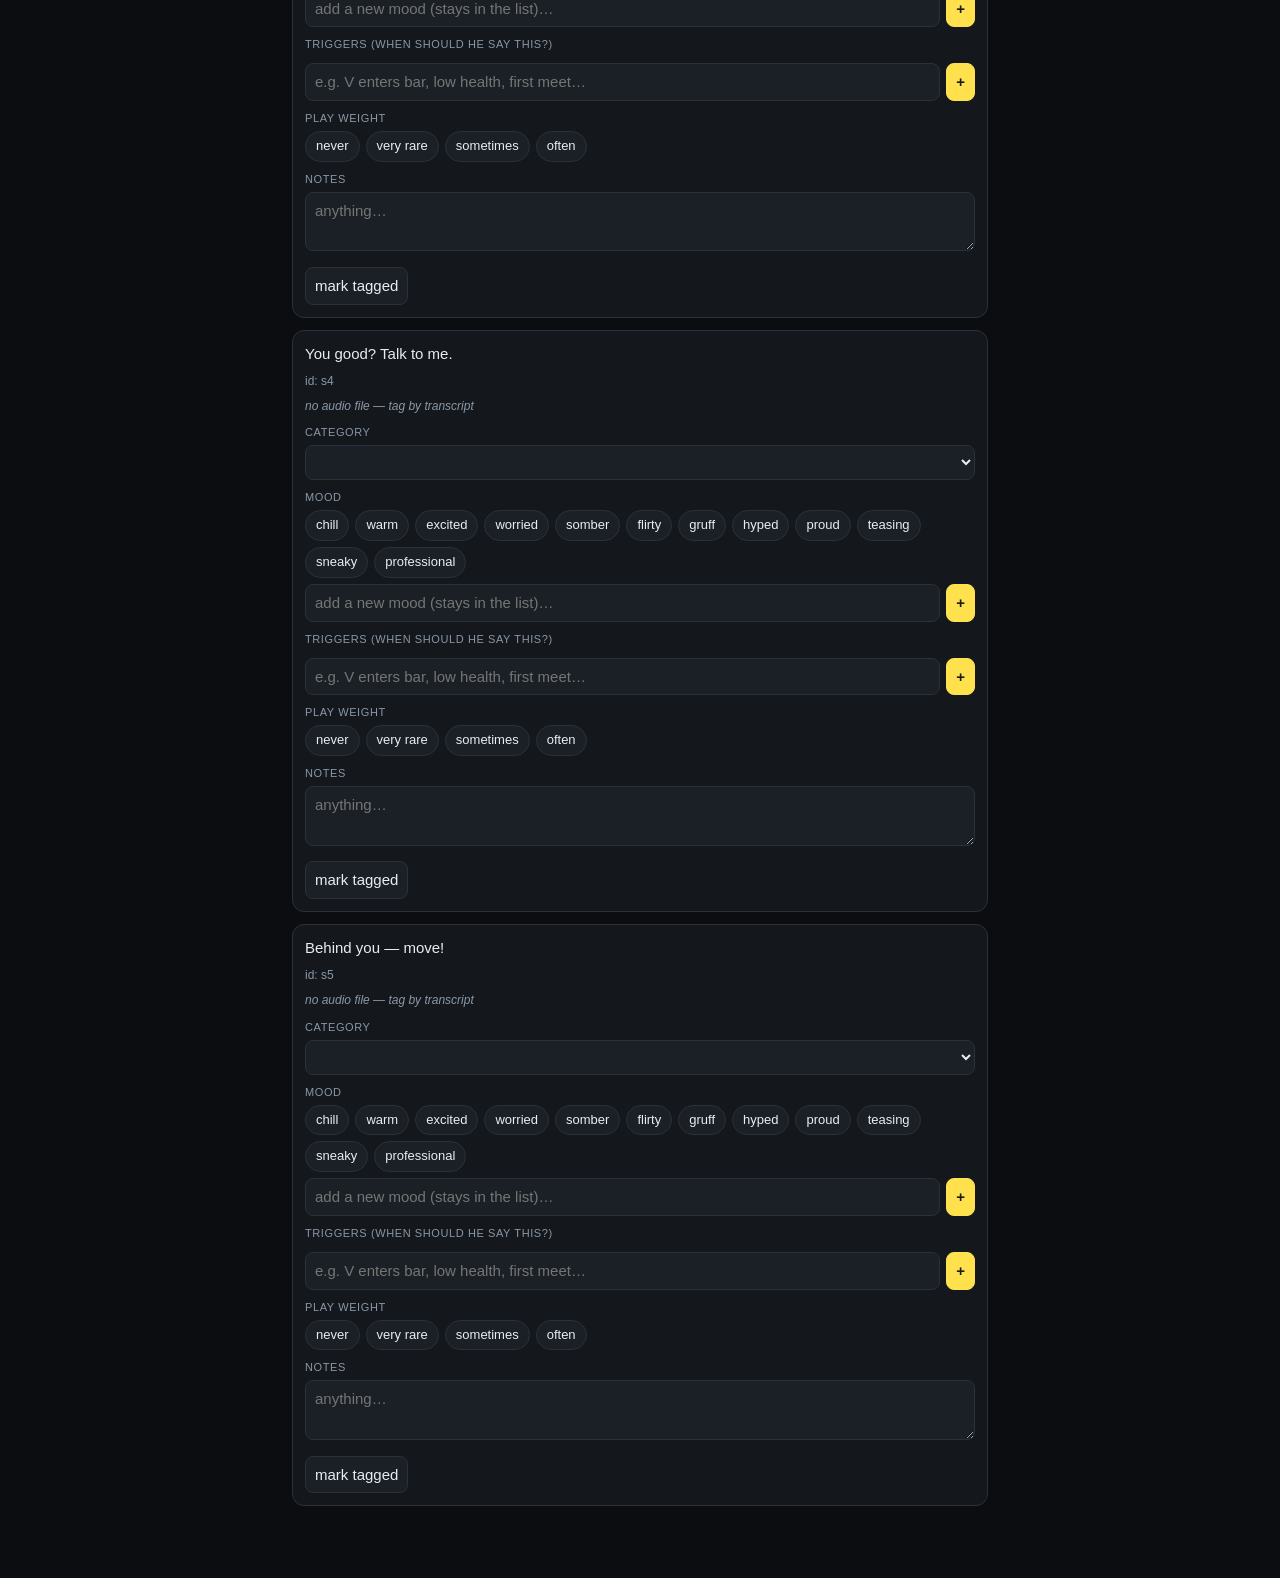
==== commit 44cd7219: "feat: tagger rework — in-use categories, play-weight buttons, USED badges (v0.60) Tagger: - Category" ====
--- a/tools/voice-tagger/index.html
+++ b/tools/voice-tagger/index.html
@@ -23,6 +23,10 @@
     background:#ff9d2b;color:#2a1800;vertical-align:middle;margin-left:6px}
   .mem-badge{font-size:10px;font-weight:700;letter-spacing:.6px;padding:2px 7px;border-radius:999px;
     background:#9d6bff;color:#160029;vertical-align:middle;margin-left:6px}
+  .used-badge{font-size:10px;font-weight:700;letter-spacing:.6px;padding:2px 7px;border-radius:999px;
+    background:#00e0c6;color:#04201d;vertical-align:middle;margin-left:6px}
+  .usable-badge{font-size:10px;font-weight:700;letter-spacing:.6px;padding:2px 7px;border-radius:999px;
+    background:#5a6573;color:#fff;vertical-align:middle;margin-left:6px}
   .vg{font-size:10px;font-weight:700;padding:2px 6px;border-radius:999px;vertical-align:middle;margin-left:6px}
   .vg.male{background:#2b6bff;color:#fff} .vg.female{background:#ff4d9d;color:#2a001a}
   .tx-edit{width:100%;font-size:15px;font-family:inherit;background:var(--panel2);
@@ -56,9 +60,6 @@
   button.bad{background:var(--bad);color:#2a0307;border-color:var(--bad);font-weight:600}
   .tchip{padding:4px 8px;border-radius:999px;background:#26303a;font-size:12px}
   .tchip b{cursor:pointer;color:var(--bad);margin-left:6px}
-  .slider{display:flex;gap:10px;align-items:center}
-  .slider input{flex:1}
-  .pct{min-width:42px;text-align:right;color:var(--acc)}
   select.cat{width:100%}
   .addtrig{display:flex;gap:6px;margin-top:6px}
   .addtrig input{flex:1}
@@ -94,9 +95,11 @@
 
 <script>
 "use strict";
-const CATS = ["greetings","conversation","environmental","combat","idle","emotional","banter","romance","memorial"];
-const BASE_MOODS = ["chill","warm","excited","worried","somber","flirty","gruff","hyped","proud","teasing"];
-const LOCS = ["noodle","coyote","afterlife","mamas","misty","vik","lizzie","delamain","combat","anywhere","never"];
+// Categories = the mod's actual in-use roles (replaces the old generic buckets).
+const CATS = ["greeting","accept","decline","bye","food","conversation","memorial","usable"];
+const BASE_MOODS = ["chill","warm","excited","worried","somber","flirty","gruff","hyped","proud","teasing","sneaky","professional"];
+// Play weight buttons (replaces the 0-100% slider). "never" also auto-marks the line tagged.
+const PLAY_WEIGHTS = ["never","very rare","sometimes","often"];
 const LS_KEY = "jackie_voice_tags_v1";
 const LS_MOODS = "jackie_custom_moods_v1";
 
@@ -134,8 +137,8 @@
   loadMoods();
   // try to fetch a colocated lines.json (works when served over http); fall back to sample
   fetch("lines.json").then(r=>r.ok?r.json():Promise.reject()).then(j=>{
-    LINES = normalize(j); render();
-  }).catch(()=>{ LINES = normalize(SAMPLE); render(); });
+    LINES = normalize(j); seedTags(); render();
+  }).catch(()=>{ LINES = normalize(SAMPLE); seedTags(); render(); });
 }
 function normalize(arr){
   // keep every field from lines.json (string_id, vo_wem, context… survive to export),
@@ -148,8 +151,25 @@
   }));
 }
 function tagFor(id){
-  if(!TAGS[id]) TAGS[id] = {category:"",mood:[],triggers:[],probability:1,locations:[],notes:"",done:false};
-  return TAGS[id];
+  if(!TAGS[id]) TAGS[id] = {category:"",mood:[],triggers:[],playWeight:"",notes:"",done:false};
+  const t=TAGS[id];
+  // tolerate older saved tags that lack the newer fields
+  if(t.mood===undefined) t.mood=[];
+  if(t.triggers===undefined) t.triggers=[];
+  if(t.playWeight===undefined) t.playWeight="";
+  return t;
+}
+// Pre-mark lines the mod already uses (used/usable, flagged seed_done in lines.json):
+// seed their category + a "tagged" state once, unless the user already tagged them.
+function seedTags(){
+  let changed=false;
+  LINES.forEach(l=>{
+    if(l.seed_done && !TAGS[l.id]){
+      TAGS[l.id]={category:l.category||"",mood:[],triggers:[],playWeight:"",notes:"",done:true};
+      changed=true;
+    }
+  });
+  if(changed) localStorage.setItem(LS_KEY, JSON.stringify(TAGS));
 }
 function save(){ localStorage.setItem(LS_KEY, JSON.stringify(TAGS)); updateProg(); }
 function isTagged(id){ const t=TAGS[id]; return !!(t && t.done); }
@@ -221,6 +241,8 @@
   if(l.v_gender==="male"||l.v_gender==="female") badges+=`<span class="vg ${l.v_gender}">V ${l.v_gender==="male"?"♂":"♀"}</span>`;
   if(isNew) badges+='<span class="new-badge">NEW</span>';
   if(l.memorial) badges+='<span class="mem-badge">MEMORIAL · V→Jackie</span>';
+  if(l.used) badges+=`<span class="used-badge">USED · ${esc(l.category||"")}</span>`;
+  else if(l.usable) badges+='<span class="usable-badge">USABLE</span>';
   meta.innerHTML=esc(bits.join("  ·  "))+badges;
   c.appendChild(meta);
 
@@ -268,22 +290,20 @@
   tb.onclick=addT; ti.onkeydown=e=>{ if(e.key==="Enter") addT(); };
   add.appendChild(ti); add.appendChild(tb); c.appendChild(add);
 
-  // probability
-  c.appendChild(fld("Play chance"));
-  const sl=document.createElement("div"); sl.className="slider";
-  const r=document.createElement("input"); r.type="range"; r.min=0; r.max=100; r.step=5; r.value=Math.round((t.probability??1)*100);
-  const pc=document.createElement("span"); pc.className="pct"; pc.textContent=r.value+"%";
-  r.oninput=()=>{ pc.textContent=r.value+"%"; t.probability=(+r.value)/100; save(); };
-  sl.appendChild(r); sl.appendChild(pc); c.appendChild(sl);
-
-  // locations
-  c.appendChild(fld("Where it fits"));
-  const lw=document.createElement("div"); lw.className="chips";
-  LOCS.forEach(x=>lw.appendChild(chip(x,t.locations.includes(x),x==="never"?"never":null,()=>toggle(t.locations,x,()=>{
-    if(x==="never" && t.locations.includes("never")) t.probability=0;  // never heard again
-    save();render();
-  }))));
-  c.appendChild(lw);
+  // play weight (replaces the old 0-100% slider): never / very rare / sometimes / often.
+  // clicking "never" also auto-marks the line tagged (and excludes it from use).
+  c.appendChild(fld("Play weight"));
+  const pw=document.createElement("div"); pw.className="chips";
+  PLAY_WEIGHTS.forEach(w=>{
+    const on=(t.playWeight||"")===w;
+    const b=chip(w,on,w==="never"?"never":null,()=>{
+      t.playWeight=w;
+      if(w==="never") t.done=true;   // never => auto-tag
+      save(); render();
+    });
+    pw.appendChild(b);
+  });
+  c.appendChild(pw);
 
   // notes
   c.appendChild(fld("Notes"));
@@ -297,14 +317,7 @@
   db.textContent=t.done?"✓ tagged":"mark tagged";
   db.onclick=()=>{ t.done=!t.done; save(); render(); };
   dr.appendChild(db);
-
-  // partial — for now: never play (chance 0, fit "never"); later we'll cut a snippet from this line
-  const pb=document.createElement("button"); pb.className=t.partial?"bad":"ghost";
-  pb.textContent=t.partial?"⚑ partial":"partial";
-  pb.onclick=()=>{ t.partial=!t.partial;
-    if(t.partial){ t.probability=0; if(!t.locations.includes("never")) t.locations.push("never"); }
-    save(); render(); };
-  dr.appendChild(pb); c.appendChild(dr);
+  c.appendChild(dr);
   return c;
 }
 
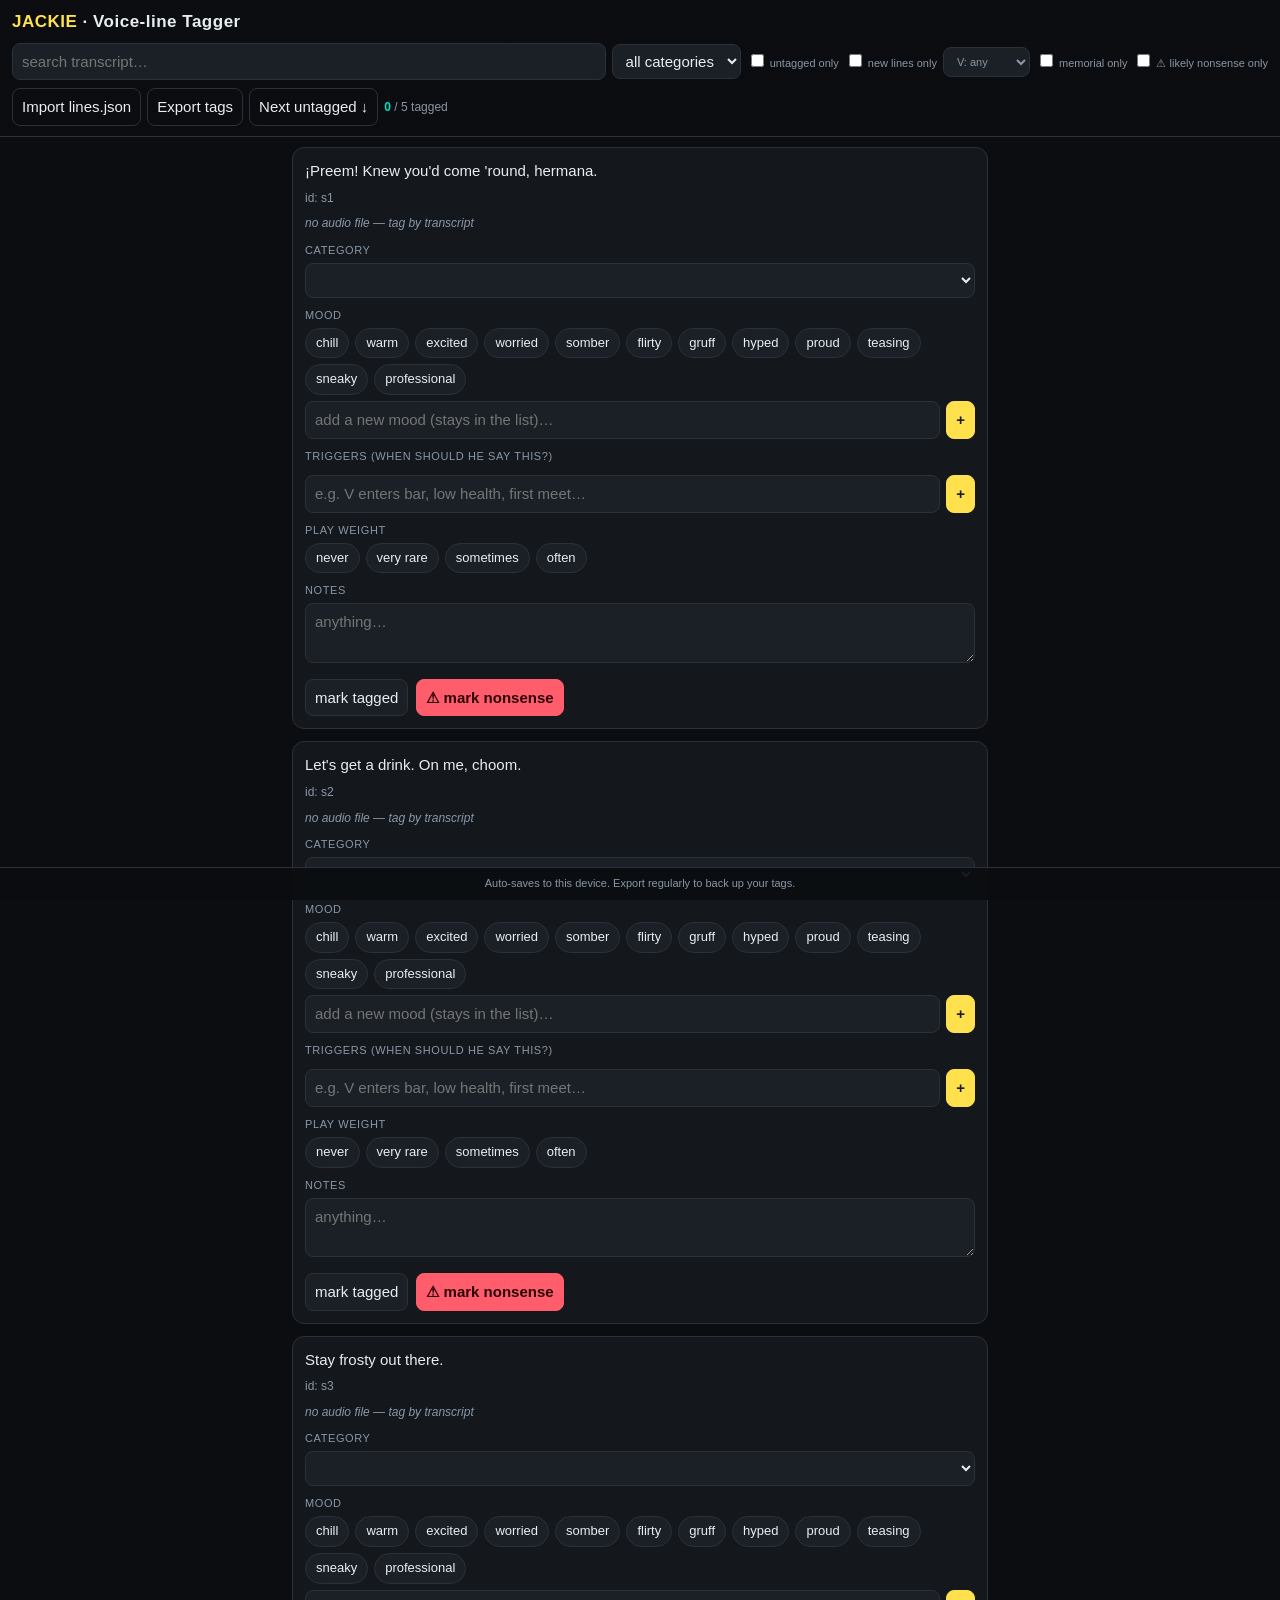
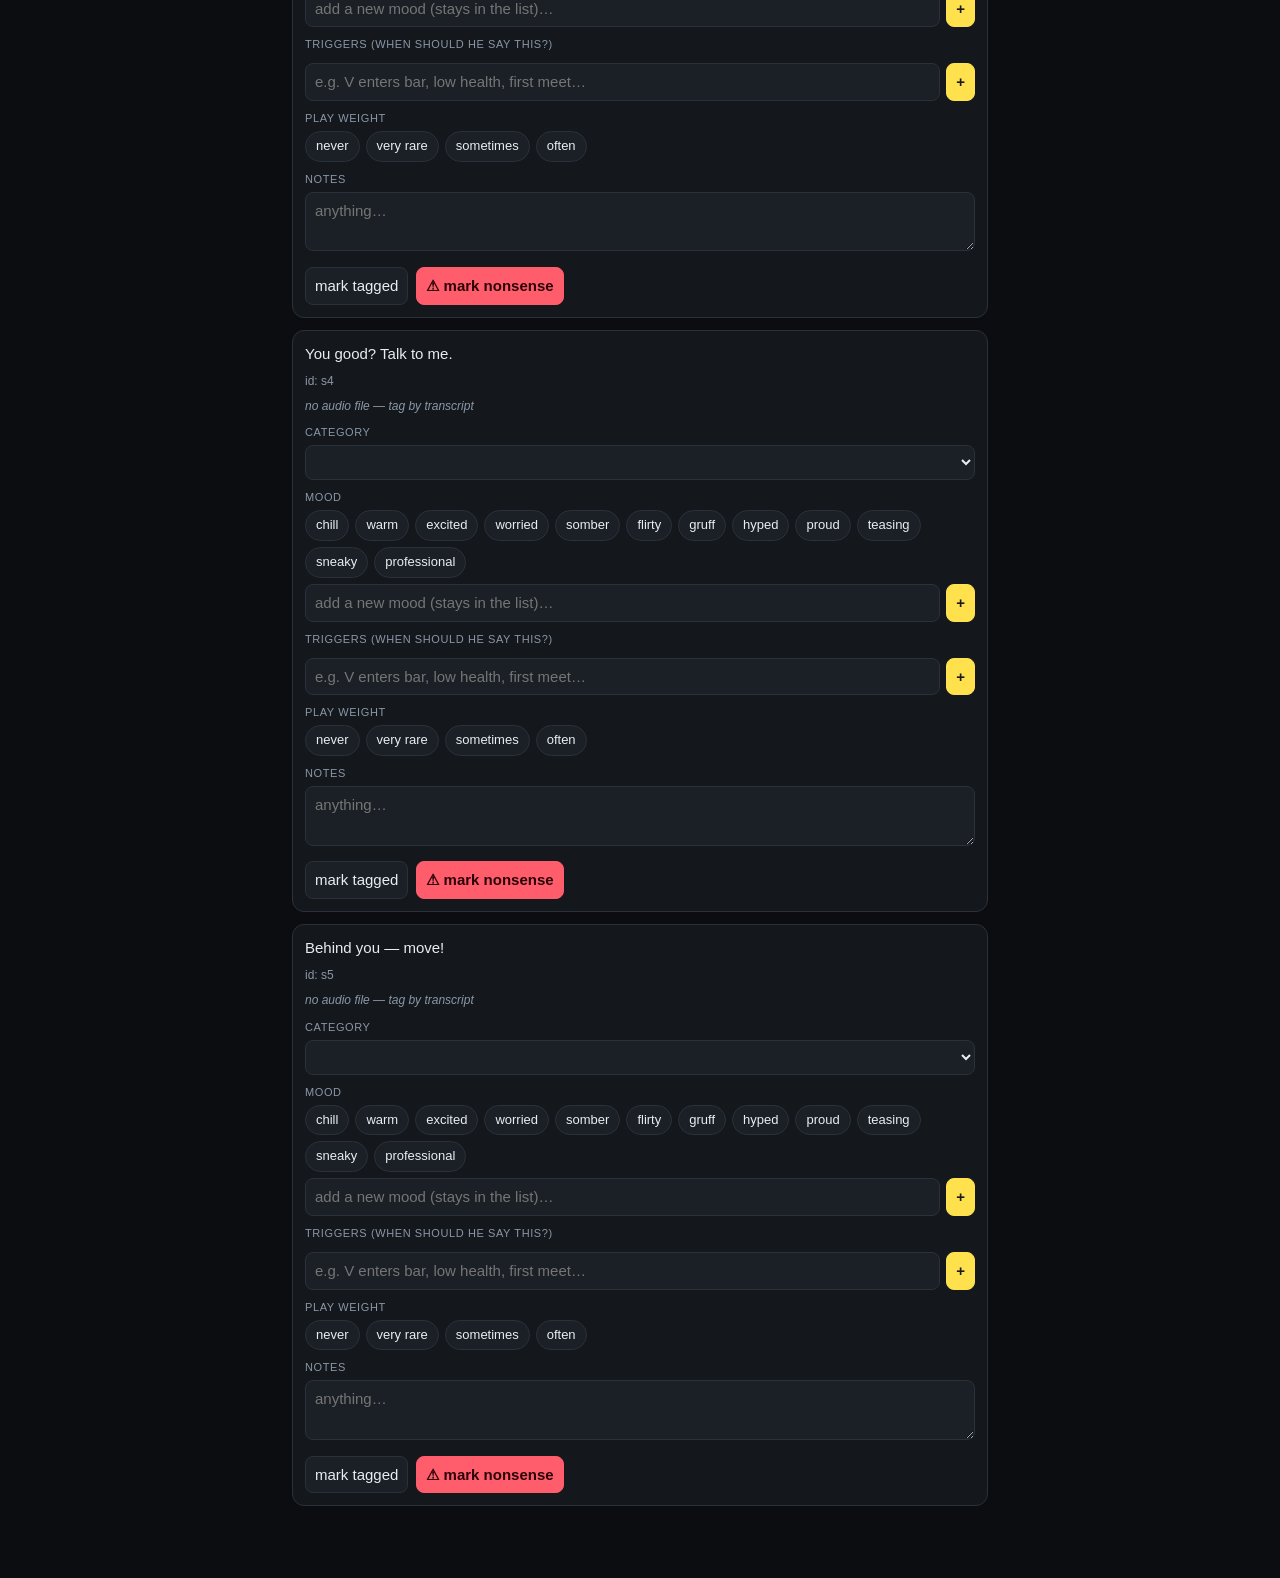
==== commit e9480349: "feat(tagger): "likely nonsense" flag + filter for bad Whisper transcripts Voice-tagger now auto-flag" ====
--- a/tools/voice-tagger/index.html
+++ b/tools/voice-tagger/index.html
@@ -27,6 +27,9 @@
     background:#00e0c6;color:#04201d;vertical-align:middle;margin-left:6px}
   .usable-badge{font-size:10px;font-weight:700;letter-spacing:.6px;padding:2px 7px;border-radius:999px;
     background:#5a6573;color:#fff;vertical-align:middle;margin-left:6px}
+  .non-badge{font-size:10px;font-weight:700;letter-spacing:.6px;padding:2px 7px;border-radius:999px;
+    background:var(--bad);color:#2a0307;vertical-align:middle;margin-left:6px}
+  .card.nonsense{border-color:var(--bad)}
   .vg{font-size:10px;font-weight:700;padding:2px 6px;border-radius:999px;vertical-align:middle;margin-left:6px}
   .vg.male{background:#2b6bff;color:#fff} .vg.female{background:#ff4d9d;color:#2a001a}
   .tx-edit{width:100%;font-size:15px;font-family:inherit;background:var(--panel2);
@@ -79,6 +82,7 @@
     <label class="tiny"><input type="checkbox" id="fnew"> new lines only</label>
     <select id="fgender" class="tiny"><option value="">V: any</option><option value="female">V: female</option><option value="male">V: male</option></select>
     <label class="tiny"><input type="checkbox" id="fmem"> memorial only</label>
+    <label class="tiny" title="Whisper transcripts that look like garbage — fix the text, then it drops out of this filter"><input type="checkbox" id="fnon"> ⚠ likely nonsense only</label>
   </div>
   <div class="bar" style="margin-top:8px">
     <button class="ghost" id="import">Import lines.json</button>
@@ -178,6 +182,40 @@
   document.getElementById("prog").innerHTML = `<b>${done}</b> / ${LINES.length} tagged`;
 }
 
+// ---- "Likely nonsense" detection ------------------------------------------
+// The Whisper auto-transcripts (source:new_unscraped) are ~90% right, but some are pure garbage
+// (silence hallucinations, loops, wrong-language, symbol soup). We AUTO-flag those so they can be
+// filtered and hand-corrected. `t.nonsense` is a manual override: true = force-flag, false = cleared.
+function effTx(l){
+  const t=TAGS[l.id];
+  return (t && t.transcript_edit!==undefined && t.transcript_edit!=="") ? t.transcript_edit : (l.transcript||"");
+}
+function nonsenseAuto(txt){
+  const s=String(txt||"").trim();
+  if(!s || s==="(no transcript)") return true;
+  // non-Latin script = Whisper hallucinating another language (Cyrillic/Hebrew/Arabic/CJK/Hangul)
+  if(/[Ѐ-ӿ֐-׿؀-ۿ　-ヿ一-鿿가-힯]/.test(s)) return true;
+  // music / block symbols Whisper emits over noise
+  if(/[♪♫♩▪●█]/.test(s)) return true;
+  const letters=(s.match(/[a-zA-ZÀ-ɏ]/g)||[]).length;
+  if(letters<2) return true;                       // basically no words
+  if(letters/s.length < 0.5) return true;          // mostly punctuation/digits
+  const words=s.toLowerCase().replace(/[^\w\s'À-ɏ]/g," ").split(/\s+/).filter(Boolean);
+  if(!words.length) return true;
+  if(words.length>=4 && new Set(words).size===1) return true;         // "you you you you"
+  const c={}; let top=0; words.forEach(w=>{c[w]=(c[w]||0)+1; if(c[w]>top)top=c[w];});
+  if(words.length>=5 && top/words.length>0.6) return true;            // looped token
+  if(/^(thanks for watching|thank you\.?|you\.?|bye\.?|\.+|- )$/i.test(s)) return true; // silence hallucinations
+  if(/\S{22,}/.test(s)) return true;               // one giant run-on garbage token
+  return false;
+}
+function isNonsense(l){
+  const t=tagFor(l.id);
+  if(t.nonsense===true) return true;
+  if(t.nonsense===false) return false;             // user reviewed / cleared
+  return nonsenseAuto(effTx(l));
+}
+
 function chip(label,on,cls,onclick){
   const b=document.createElement("span");
   b.className="chip"+(cls?(" "+cls):"")+(on?" on":"");
@@ -192,6 +230,7 @@
   const fnew=document.getElementById("fnew").checked;
   const fgender=document.getElementById("fgender").value;
   const fmem=document.getElementById("fmem").checked;
+  const fnon=document.getElementById("fnon").checked;
   list.innerHTML="";
   LINES.forEach(l=>{
     const isNew = l.source==="new_unscraped";
@@ -203,25 +242,30 @@
     if(fnew && !isNew) return;
     if(fgender && l.v_gender!==fgender) return;
     if(fmem && !l.memorial) return;
+    if(fnon && !isNonsense(l)) return;
     list.appendChild(cardEl(l,t));
   });
   updateProg();
 }
 
 function cardEl(l,t){
-  const c=document.createElement("div"); c.className="card"+(t.done?" done":""); c.id="card-"+l.id;
-
   const isNew = l.source==="new_unscraped";
-  if(isNew){
-    // editable transcript for lines with no scraped text
+  const flagged = isNonsense(l);
+  const c=document.createElement("div"); c.className="card"+(t.done?" done":"")+(flagged?" nonsense":""); c.id="card-"+l.id;
+
+  // Editable transcript for new (unscraped) lines AND anything flagged "likely nonsense" — so a bad
+  // Whisper guess can be corrected in place. Editing feeds effTx() so the auto-flag re-evaluates live.
+  if(isNew || flagged){
     const txLabel=fld("Transcript"); c.appendChild(txLabel);
     const txEdit=document.createElement("textarea"); txEdit.className="tx-edit";
     txEdit.placeholder="Type what you hear…";
-    // seed from a manual edit if present, else the Whisper transcript baked into lines.json
     txEdit.value = (t.transcript_edit!==undefined && t.transcript_edit!=="") ? t.transcript_edit : (l.transcript||"");
     txEdit.oninput=()=>{ t.transcript_edit=txEdit.value; save(); };
     c.appendChild(txEdit);
-    if(l.transcript) { const h=document.createElement("p"); h.className="tiny"; h.textContent="↑ Whisper auto-transcript — fix any errors by ear"; c.appendChild(h); }
+    const h=document.createElement("p"); h.className="tiny";
+    h.textContent = flagged ? "⚠ looks like garbage — retype what you hear, then hit “✓ text OK” to clear the flag"
+                            : "↑ Whisper auto-transcript — fix any errors by ear";
+    c.appendChild(h);
   } else {
     const tx=document.createElement("p"); tx.className="tx"; tx.textContent=l.transcript; c.appendChild(tx);
   }
@@ -243,6 +287,7 @@
   if(l.memorial) badges+='<span class="mem-badge">MEMORIAL · V→Jackie</span>';
   if(l.used) badges+=`<span class="used-badge">USED · ${esc(l.category||"")}</span>`;
   else if(l.usable) badges+='<span class="usable-badge">USABLE</span>';
+  if(flagged) badges+='<span class="non-badge">⚠ LIKELY NONSENSE</span>';
   meta.innerHTML=esc(bits.join("  ·  "))+badges;
   c.appendChild(meta);
 
@@ -317,6 +362,16 @@
   db.textContent=t.done?"✓ tagged":"mark tagged";
   db.onclick=()=>{ t.done=!t.done; save(); render(); };
   dr.appendChild(db);
+
+  // Manual nonsense override: flag a bad line the heuristic missed, or clear a false positive /
+  // a line you've just corrected. `undefined` = auto (heuristic decides); true/false = you decide.
+  const nb=document.createElement("button");
+  if(flagged){ nb.className="acc"; nb.textContent="✓ text OK"; nb.title="Clear the nonsense flag (you've fixed / reviewed it)";
+    nb.onclick=()=>{ t.nonsense=false; save(); render(); }; }
+  else { nb.className="bad"; nb.textContent="⚠ mark nonsense"; nb.title="Flag this transcript as garbage to fix later";
+    nb.onclick=()=>{ t.nonsense=true; save(); render(); }; }
+  dr.appendChild(nb);
+
   c.appendChild(dr);
   return c;
 }
@@ -332,6 +387,7 @@
 document.getElementById("fnew").onchange=render;
 document.getElementById("fgender").onchange=render;
 document.getElementById("fmem").onchange=render;
+document.getElementById("fnon").onchange=render;
 CATS.forEach(x=>document.getElementById("fcat").appendChild(new Option(x,x)));
 
 document.getElementById("next").onclick=()=>{
